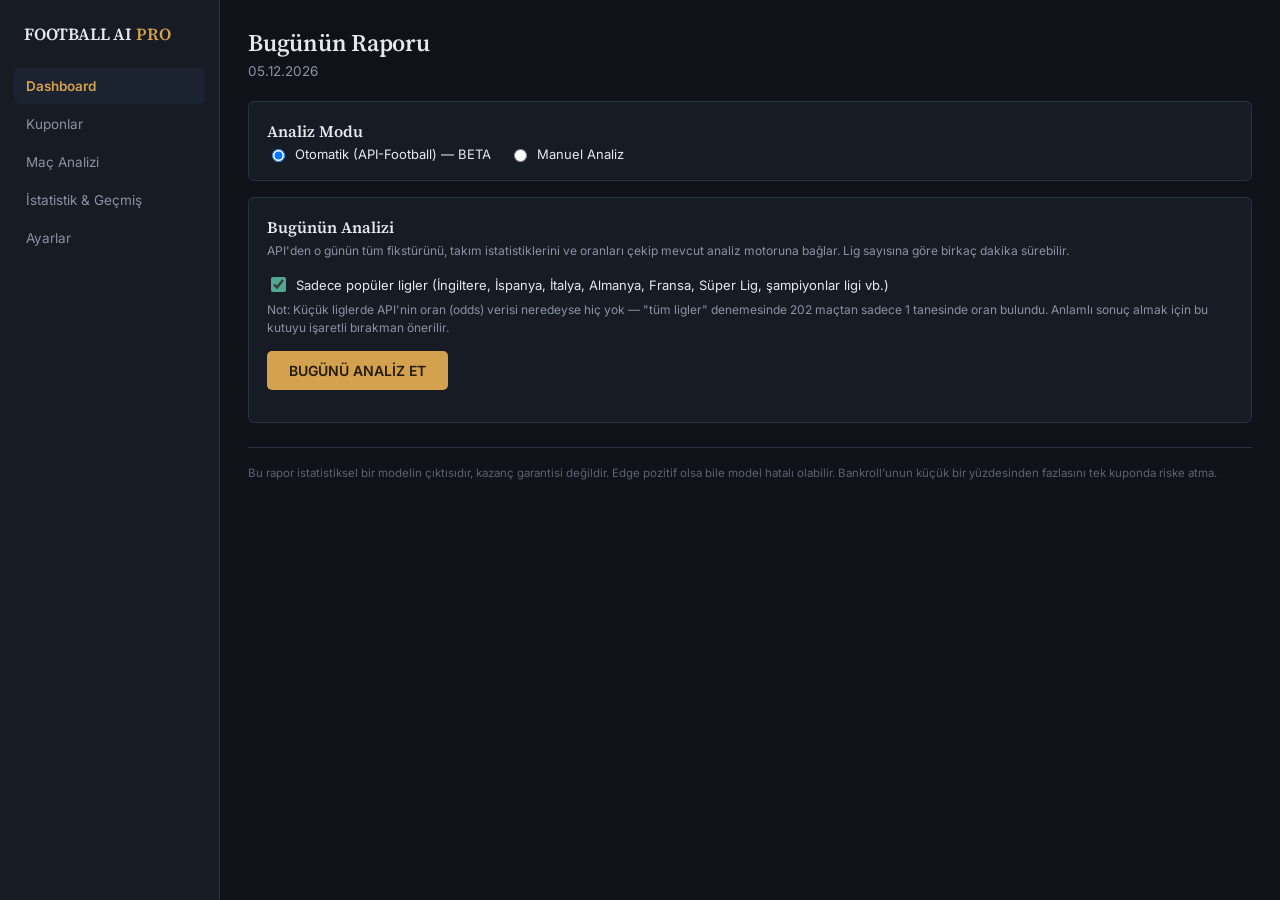
==== index.html @ a329db19 "edge filtresini kaldır lig filtresi ekle" ====
<!DOCTYPE html>
<html lang="tr">
<head>
<meta charset="UTF-8">
<meta name="viewport" content="width=device-width, initial-scale=1.0">
<title>Football AI Pro — Dashboard</title>
<link rel="preconnect" href="https://fonts.googleapis.com">
<link href="https://fonts.googleapis.com/css2?family=Source+Serif+4:opsz,wght@8..60,400;8..60,600;8..60,700&family=IBM+Plex+Mono:wght@400;500;600&family=Inter:wght@400;500;600&display=swap" rel="stylesheet">
<link rel="stylesheet" href="css/style.css">
<link rel="stylesheet" href="css/dashboard.css">
</head>
<body>
<div class="app-shell">
  <div id="sidebar-slot"></div>

  <div class="main">
    <div class="page-header">
      <h1>Bugünün Raporu</h1>
      <div class="sub" id="dateLabel"></div>
    </div>

    <div class="panel no-print">
      <h2>Analiz Modu</h2>
      <div class="checkbox-row">
        <label><input type="radio" name="mod" value="otomatik" checked onchange="switchMode('otomatik')"> Otomatik (API-Football) — BETA</label>
        <label><input type="radio" name="mod" value="manuel" onchange="switchMode('manuel')"> Manuel Analiz</label>
      </div>
    </div>

    <div id="otomatikPanel" class="panel">
      <h2>Bugünün Analizi</h2>
      <p class="hint">API'den o günün tüm fikstürünü, takım istatistiklerini ve oranları çekip mevcut analiz motoruna bağlar. Lig sayısına göre birkaç dakika sürebilir.</p>
      <div class="checkbox-row" style="margin-bottom:14px;">
        <label><input type="checkbox" id="onlyMajorLeagues" checked> Sadece popüler ligler (İngiltere, İspanya, İtalya, Almanya, Fransa, Süper Lig, şampiyonlar ligi vb.)</label>
      </div>
      <p class="hint" style="margin-top:-8px;">Not: Küçük liglerde API'nin oran (odds) verisi neredeyse hiç yok — "tüm ligler" denemesinde 202 maçtan sadece 1 tanesinde oran bulundu. Anlamlı sonuç almak için bu kutuyu işaretli bırakman önerilir.</p>
      <div class="btn-row">
        <button class="primary" id="autoAnalyzeBtn" onclick="runAutoAnalysis()">BUGÜNÜ ANALİZ ET</button>
        <span class="save-note" id="apiStatus"></span>
      </div>
      <div id="autoProgressZone" style="margin-top:14px;"></div>
      <div id="autoResultsZone"></div>
    </div>

    <div id="manuelPanel" style="display:none;">
    <div class="panel no-print">
      <h2>Veri Kaynağı</h2>
      <div class="checkbox-row">
        <label><input type="radio" name="kaynak" value="Nesine" checked> Nesine</label>
        <label><input type="radio" name="kaynak" value="Mackolik"> Mackolik</label>
        <label><input type="radio" name="kaynak" value="Manuel"> Manuel</label>
      </div>
    </div>

    <div class="panel no-print">
      <h2>Maç Verisi</h2>
      <p class="hint">Format: <code>Ev Takım - Deplasman Takım | 1.5U:1.35 KG:1.85</code> — her satıra bir maç. Ctrl+V ile yapıştır.</p>
      <textarea id="fixturesInput" placeholder="Galatasaray - Fenerbahce | 1.5U:1.35 KG:1.85
Besiktas - Trabzonspor | 1.5U:1.42 KG:1.90"></textarea>
    </div>

    <div class="panel no-print">
      <h2>Takım Geçmişi</h2>
      <p class="hint">Format: <code>Takım | Saha | Rakip | AttığıGol-YediğiGol | Tarih(opsiyonel)</code> — her satıra bir maç. Daha önce girdiğin veriler otomatik kaydedilir, sadece yeni maçları eklemen yeterli.</p>
      <textarea id="historyInput" placeholder="Galatasaray | Ev | Kasimpasa | 3-1 | 2026-08-10
Galatasaray | Deplasman | Alanyaspor | 2-0 | 2026-08-17"></textarea>
      <div class="btn-row" style="margin-top:10px;">
        <button class="ghost" onclick="loadSavedHistoryIntoBox()">Kayıtlı geçmişi kutuya yükle</button>
        <span class="save-note" id="historyCount"></span>
      </div>
    </div>

    <div class="btn-row no-print" style="margin:20px 0;">
      <button class="primary" id="analyzeBtn" onclick="startAnalysis()">Analiz Et</button>
    </div>

    <div id="progressZone"></div>
    <div id="resultsZone"></div>
    </div><!-- /manuelPanel -->

    <footer class="legal">Bu rapor istatistiksel bir modelin çıktısıdır, kazanç garantisi değildir. Edge pozitif olsa bile model hatalı olabilir. Bankroll'unun küçük bir yüzdesinden fazlasını tek kuponda riske atma.</footer>
  </div>
</div>

<script src="js/storage.js"></script>
<script src="js/poisson.js"></script>
<script src="js/edge.js"></script>
<script src="js/parser.js"></script>
<script src="js/coupons.js"></script>
<script src="js/statistics.js"></script>
<script src="js/apiAdapter.js"></script>
<script src="js/app.js"></script>
<script>
initShell('dashboard');
document.getElementById('dateLabel').textContent = todayKey();
updateHistoryCount();

function switchMode(mode){
  document.getElementById('otomatikPanel').style.display = mode==='otomatik' ? 'block' : 'none';
  document.getElementById('manuelPanel').style.display = mode==='manuel' ? 'block' : 'none';
}

function setProgressLine(text){
  document.getElementById('autoProgressZone').innerHTML = `
    <div class="progress-wrap">
      <div class="progress-label"><span>${text}</span></div>
      <div class="progress-bar"><div class="progress-fill" style="width:100%;"></div></div>
    </div>`;
}

async function runAutoAnalysis(){
  const btn = document.getElementById('autoAnalyzeBtn');
  const statusEl = document.getElementById('apiStatus');
  const resultEl = document.getElementById('autoResultsZone');
  btn.disabled = true;
  resultEl.innerHTML = '';
  statusEl.textContent = '';

  try{
    // 1) FIKSTUR
    setProgressLine('Fikstür alınıyor...');
    const fixRes = await fetch('/api/fixtures');
    const fixData = await fixRes.json();

    if(fixData.hata){
      renderApiError(fixData, resultEl);
      btn.disabled = false;
      document.getElementById('autoProgressZone').innerHTML = '';
      return;
    }
    const totalRequestBudget = parseInt(fixData.toplamIstekHakki)||null;
    let usedRequests = 1;

    const maclarHam = fixData.maclar || [];
    if(maclarHam.length===0){
      resultEl.innerHTML = `<p class="empty-note">${fixData.tarih} için maç bulunamadı.</p>`;
      btn.disabled = false;
      document.getElementById('autoProgressZone').innerHTML = '';
      return;
    }

    // Popüler lig filtresi (opsiyonel) - kucuk liglerde oran verisi neredeyse hic yok
    const MAJOR_LEAGUE_IDS = new Set([39,40,140,135,78,61,88,94,203,2,3,848,1]);
    // 39:Premier League 40:Championship 140:La Liga 135:Serie A 78:Bundesliga
    // 61:Ligue 1 88:Eredivisie 94:Primeira Liga 203:Süper Lig 2:UCL 3:UEL 848:Conference League 1:Dünya Kupası
    const onlyMajor = document.getElementById('onlyMajorLeagues').checked;
    const maclar = onlyMajor ? maclarHam.filter(m=>MAJOR_LEAGUE_IDS.has(m.league.id)) : maclarHam;

    if(maclar.length===0){
      resultEl.innerHTML = `<p class="empty-note">Seçili filtreyle (popüler ligler) bugün maç bulunamadı. Filtreyi kaldırıp tekrar dene.</p>`;
      btn.disabled = false;
      document.getElementById('autoProgressZone').innerHTML = '';
      return;
    }

    // 2) BENZERSIZ TAKIM+LIG+SEZON LISTESI
    setProgressLine(`${maclar.length} maç bulundu. Takım verileri hazırlanıyor...`);
    const teamKeySet = new Map(); // key -> {team, league, season}
    maclar.forEach(m=>{
      [
        {team:m.teams.home.id, league:m.league.id, season:m.league.season},
        {team:m.teams.away.id, league:m.league.id, season:m.league.season},
      ].forEach(t=>{
        const key = `${t.team}-${t.league}-${t.season}`;
        if(!teamKeySet.has(key)) teamKeySet.set(key, t);
      });
    });
    const uniqueTeams = Array.from(teamKeySet.entries());

    // 3) TAKIM ISTATISTIKLERI (cache + sinirli paralellik)
    const statsCache = new Map();
    await concurrencyMap(uniqueTeams, 8, async ([key, t])=>{
      const r = await fetch(`/api/team-stats?team=${t.team}&league=${t.league}&season=${t.season}`);
      const d = await r.json();
      usedRequests++;
      statsCache.set(key, (d && d.stats) ? extractTeamGoalProfile(d.stats) : null);
    }, (done,total)=>{
      setProgressLine(`Takım verileri hazırlanıyor... ${done}/${total}`);
    });

    // 4) ORANLAR (H2H su an icin atlanildi - Faz 3'te guven puanina eklenecek)
    setProgressLine(`Oranlar alınıyor...`);
    const oddsCache = new Map();
    await concurrencyMap(maclar, 8, async (m)=>{
      const r = await fetch(`/api/odds?fixture=${m.fixture.id}`);
      const d = await r.json();
      usedRequests++;
      oddsCache.set(m.fixture.id, (d && d.odds) ? extractMarketOdds(d.odds) : {oran15:null, oranKg:null});
    }, (done,total)=>{
      setProgressLine(`Oranlar alınıyor... ${done}/${total}`);
    });

    // 5) ANALIZ
    setProgressLine('Analiz ediliyor...');
    const projections = [];
    const legs = [];
    maclar.forEach(m=>{
      const homeKey = `${m.teams.home.id}-${m.league.id}-${m.league.season}`;
      const awayKey = `${m.teams.away.id}-${m.league.id}-${m.league.season}`;
      const hp = statsCache.get(homeKey);
      const ap = statsCache.get(awayKey);
      const proj = projectFixtureFromApiStats(m.teams.home.name, m.teams.away.name, hp, ap);
      proj.lig = `${m.league.name} (${m.league.country})`;
      proj.fixtureId = m.fixture.id;
      projections.push(proj);

      if(proj.noData) return; // veri yoksa bacak uretme

      const odds = oddsCache.get(m.fixture.id) || {oran15:null, oranKg:null};
      const mac = `${m.teams.home.name} - ${m.teams.away.name}`;
      if(odds.oran15!==null){
        legs.push(evaluateLeg(mac, '1.5 Üst', proj.pOver15, odds.oran15, proj));
      }
      if(odds.oranKg!==null){
        legs.push(evaluateLeg(mac, 'KG Var', proj.pBtts, odds.oranKg, proj));
      }
    });

    // 6) KUPON MOTORU
    setProgressLine('Kupon hazırlanıyor...');
    const settings = getSettings();
    const playable = legs.filter(l=> !l.noData && l.odds>=settings.minOdds && l.odds<=settings.maxOdds);
    const value = playable.filter(l=> l.edge >= settings.minEdge && l.guvenScore >= settings.minGuvenScore);
    const coupons = buildCoupons(legs, settings);
    const stats = {
      analyzed: maclar.length, playable: playable.length, value: value.length,
      notRecommended: maclar.length - playable.length,
      veriEksik: projections.filter(p=>p.noData).length,
      oranEksik: maclar.length - legs.length/2, // kabaca
    };

    document.getElementById('autoProgressZone').innerHTML = '';
    statusEl.textContent = totalRequestBudget ? `İstek kullanımı: ~${usedRequests} (günlük limit ${totalRequestBudget})` : '';

    const analysisRecord = { date: todayKey(), legs, coupons, stats, projections };
    saveLastAnalysis(analysisRecord);
    saveReport(todayKey(), analysisRecord);

    renderAutoResults(legs, coupons, stats, projections, resultEl);

  }catch(e){
    resultEl.innerHTML = `<div class="no-play-banner">Beklenmeyen hata</div><p class="empty-note">${e.message}</p>`;
  }
  document.getElementById('autoProgressZone').innerHTML = '';
  btn.disabled = false;
}

function renderApiError(data, el){
  const titles = {
    SUNUCU_AYARI_EKSIK: 'API_FOOTBALL_KEY ayarlanmamış',
    API_LIMIT_VEYA_HATA: 'API günlük kullanım limitine yaklaşıldı',
    BAGLANTI_HATASI: 'API verisine şu anda ulaşılamıyor',
  };
  el.innerHTML = `<div class="no-play-banner">${titles[data.hata]||'Hata'}</div><p class="empty-note">${data.mesaj}</p>`;
}

function renderAutoResults(legs, coupons, stats, projections, el){
  let html = '';
  html += `<div class="stat-row">
    <div class="stat"><div class="lbl">Toplam Maç</div><div class="num num-gold">${stats.analyzed}</div></div>
    <div class="stat"><div class="lbl">Analiz Edilebilen</div><div class="num num-growth">${stats.analyzed - stats.veriEksik}</div></div>
    <div class="stat"><div class="lbl">Verisi Eksik</div><div class="num num-risk">${stats.veriEksik}</div></div>
    <div class="stat"><div class="lbl">Kupon Sayısı</div><div class="num num-gold">${coupons.length}</div></div>
  </div>`;

  const spotlight = [...legs].filter(l=>!l.noData).sort((a,b)=>(b.stars-a.stars)||(b.edge-a.edge))[0];
  if(spotlight && spotlight.stars>=3){
    html += renderSpotlight(spotlight, projections);
  }

  const withOdds = [...legs].sort((a,b)=>b.edge-a.edge);
  html += `<div class="panel"><h2>En Güçlü ${Math.min(30,withOdds.length)} Bacak</h2>
    <p class="hint">Toplam ${legs.length} bacak hesaplandı, oran karşılaştırması yapılabilenler arasından en yüksek edge'e sahip ${Math.min(30,withOdds.length)} tanesi gösteriliyor. Tümünü Maç Analizi sayfasında görebilirsin.</p>
    <div class="table-scroll"><table>
    <thead><tr><th>Maç</th><th>Pazar</th><th>Model</th><th>Oran</th><th>Edge</th><th>Yıldız</th></tr></thead><tbody>`;
  withOdds.slice(0,30).forEach(l=>{
    html += `<tr><td>${l.mac}</td><td>${l.pazar}</td><td>${(l.modelProb*100).toFixed(1)}%</td><td>${l.odds}</td>
      <td class="${l.edge>=0?'edge-pos':'edge-neg'}">${(l.edge*100).toFixed(1)}%</td>
      <td class="stars">${starString(l.stars)}</td></tr>`;
  });
  html += `</tbody></table></div></div>`;

  html += `<div class="panel"><h2>Kupon Önerileri</h2>`;
  if(coupons.length===0){
    const oddsCoverage = legs.length;
    html += `<div class="no-play-banner" style="color:var(--gold);border-color:var(--gold);background:#241D14;">Bugün hedef oran aralığına (4.5–6.5) ulaşan bir kombinasyon kurulamadı</div>
      <p class="empty-note" style="margin-top:10px;">Bunun sebebi negatif edge DEĞİL — API'den oran verisi alınabilen bacak sayısı (${oddsCoverage}) yeterli çeşitlilikte kombinasyon kurmaya yetmedi. Aşağıdaki "En Güçlü Bacaklar" tablosunda tüm hesaplanan olasılıkları (edge negatif olsa bile) görebilir, kendi kuponunu kendin de kurabilirsin — karar sana ait.</p>`;
  } else {
    coupons.forEach((c,i)=>{
      html += `<div class="coupon-card"><div class="head">
        <h3>Kupon ${i+1} <span class="stars">${starString(c.stars)}</span></h3>
        <span class="tag">${c.risk} Risk</span></div>`;
      c.legs.forEach(l=> html += `<div class="leg-line">${l.mac} → <b>${l.pazar}</b> @ ${l.odds}</div>`);
      html += `<div class="meta-row">
        <span>Tahmini Başarı: ${(c.basariTahmini*100).toFixed(0)}%</span>
        <span>Toplam Oran: ${c.totalOdds}</span>
        <span>Ort. Edge: ${(c.avgEdge*100).toFixed(1)}%</span>
      </div></div>`;
    });
  }
  html += `</div>`;

  html += `<div class="panel"><h2>🧠 AI Bugünün Yorumu</h2><div class="ai-comment">
    ${generateDailyComment(legs, coupons, stats).map(p=>`<p>${p}</p>`).join('')}
  </div></div>`;

  html += `<div class="btn-row no-print" style="margin-top:18px;">
    <button class="ghost" onclick="location.href='analysis.html'">Tüm Maçları Gör</button>
    <button class="ghost" onclick="location.href='coupons.html'">Kuponları Gör</button>
  </div>`;

  el.innerHTML = html;
}

function updateHistoryCount(){
  const h = getTeamHistory();
  document.getElementById('historyCount').textContent = h.length>0 ? `Kayıtlı: ${h.length} maçlık geçmiş` : 'Henüz kayıtlı geçmiş yok';
}
function loadSavedHistoryIntoBox(){
  const h = getTeamHistory();
  const lines = h.map(r=> `${r.takim} | ${r.saha} | ${r.rakip} | ${r.attigi}-${r.yedigi}${r.tarih?(' | '+r.tarih):''}`);
  document.getElementById('historyInput').value = lines.join('\n');
}

let lastLegs = [], lastCoupons = [], lastStats = null;

function startAnalysis(){
  const btn = document.getElementById('analyzeBtn');
  btn.disabled = true;
  document.getElementById('resultsZone').innerHTML = '';
  const steps = ['Takımlar analiz ediliyor...', 'Poisson hesaplanıyor', 'Edge hesaplanıyor', 'Kupon hazırlanıyor...'];
  runProgressSequence(steps, document.getElementById('progressZone'), ()=>{
    document.getElementById('progressZone').innerHTML = '';
    btn.disabled = false;
    runAnalysis();
  });
}

function runAnalysis(){
  const fixturesText = document.getElementById('fixturesInput').value.trim();
  const historyText = document.getElementById('historyInput').value.trim();

  const { fixtures, errors: fixtureErrors } = parseFixturesText(fixturesText);
  const { history: newHistory, errors: historyErrors } = parseHistoryText(historyText);

  // yeni gecmis satirlarini kayitli gecmisle birlestir (ayni mac tekrar eklenmesin)
  const existing = getTeamHistory();
  const sig = r => `${r.takim}|${r.saha}|${r.rakip}|${r.attigi}-${r.yedigi}|${r.tarih}`;
  const existingSigs = new Set(existing.map(sig));
  newHistory.forEach(r=>{ if(!existingSigs.has(sig(r))) existing.push(r); });
  saveTeamHistory(existing);
  updateHistoryCount();

  if(fixtures.length===0){
    document.getElementById('resultsZone').innerHTML = `<div class="panel"><p class="empty-note">Maç verisi kutusuna en az bir maç girmeden analiz yapılamaz.</p>${renderParseErrors(fixtureErrors, historyErrors)}</div>`;
    return;
  }

  const baseline = computeLeagueBaseline(existing);
  const strengths = computeTeamStrengths(existing, baseline);
  const settings = getSettings();

  const legs = [];
  const projections = [];
  fixtures.forEach(f=>{
    const proj = projectFixture(f.ev, f.deplasman, strengths, baseline);
    projections.push(proj);
    const mac = `${f.ev} - ${f.deplasman}`;
    if(f.oran15!==''){
      legs.push(evaluateLeg(mac, '1.5 Üst', proj.pOver15, parseFloat(f.oran15), proj));
    }
    if(f.oranKg!==''){
      legs.push(evaluateLeg(mac, 'KG Var', proj.pBtts, parseFloat(f.oranKg), proj));
    }
  });

  const playable = legs.filter(l=> !l.noData && l.odds>=settings.minOdds && l.odds<=settings.maxOdds);
  const value = playable.filter(l=> l.edge >= settings.minEdge && l.guvenScore >= settings.minGuvenScore);
  const coupons = buildCoupons(legs, settings);

  const stats = { analyzed: legs.length, playable: playable.length, value: value.length, notRecommended: legs.length - playable.length };

  lastLegs = legs; lastCoupons = coupons; lastStats = stats;

  const analysisRecord = { date: todayKey(), legs, coupons, stats, projections };
  saveLastAnalysis(analysisRecord);
  saveReport(todayKey(), analysisRecord);

  renderResults(legs, coupons, stats, projections, fixtureErrors, historyErrors);
}

function renderParseErrors(fixtureErrors, historyErrors){
  const all = [...fixtureErrors.map(e=>({...e,kind:'Maç Verisi'})), ...historyErrors.map(e=>({...e,kind:'Takım Geçmişi'}))];
  if(all.length===0) return '';
  return `<div class="panel" style="border-color:var(--risk);">
    <h2 style="color:var(--risk);">Okunamayan Satırlar (${all.length})</h2>
    <p class="hint">Bu satırlar formata uymadığı için atlandı — düzeltip tekrar analiz edebilirsin.</p>
    <div class="table-scroll"><table><thead><tr><th>Kaynak</th><th>Satır</th><th>İçerik</th><th>Sorun</th></tr></thead><tbody>
    ${all.map(e=>`<tr><td>${e.kind}</td><td>${e.line}</td><td><code>${escapeHtml(e.text)}</code></td><td>${e.reason}</td></tr>`).join('')}
    </tbody></table></div></div>`;
}

function renderResults(legs, coupons, stats, projections, fixtureErrors, historyErrors){
  const el = document.getElementById('resultsZone');
  let html = '';

  html += `<div class="stat-row">
    <div class="stat"><div class="lbl">Piyasa</div><div class="num">Normal</div></div>
    <div class="stat"><div class="lbl">Analiz Edilen</div><div class="num num-gold">${stats.analyzed} Pazar</div></div>
    <div class="stat"><div class="lbl">Oynanabilir</div><div class="num num-growth">${stats.playable}</div></div>
    <div class="stat"><div class="lbl">Value (Pozitif Edge)</div><div class="num num-growth">${stats.value}</div></div>
  </div>`;

  // Spotlight: en yuksek yildizli pozitif-edge bacak
  const spotlight = [...legs].filter(l=>!l.noData).sort((a,b)=>(b.stars-a.stars)||(b.edge-a.edge))[0];
  if(spotlight && spotlight.stars>=3){
    html += renderSpotlight(spotlight, projections);
  }

  html += `<div class="panel"><h2>Maç Analizi</h2><div class="table-scroll"><table>
    <thead><tr><th>Maç</th><th>Form (Ev/Dep)</th><th>Poisson (λ)</th><th>Tahmini Skor</th><th>Güven</th></tr></thead><tbody>`;
  projections.forEach(p=>{
    html += `<tr>
      <td>${p.evTakim} - ${p.depTakim}</td>
      <td>${formStr(p.evForm)} / ${formStr(p.depForm)}</td>
      <td>${p.lambdaTotal}</td>
      <td>${p.tahminiSkor}</td>
      <td class="tag">${p.guven}</td>
    </tr>`;
  });
  html += `</tbody></table></div></div>`;

  html += `<div class="panel"><h2>Tüm Bacaklar</h2><div class="table-scroll"><table>
    <thead><tr><th>Maç</th><th>Pazar</th><th>Model</th><th>Oran</th><th>Edge</th><th>EV</th><th>Risk</th><th>Yıldız</th></tr></thead><tbody>`;
  [...legs].sort((a,b)=>b.edge-a.edge).forEach(l=>{
    html += `<tr>
      <td>${l.mac}</td><td>${l.pazar}</td><td>${(l.modelProb*100).toFixed(1)}%</td><td>${l.odds}</td>
      <td class="${l.edge>=0?'edge-pos':'edge-neg'}">${(l.edge*100).toFixed(1)}%</td>
      <td class="${l.ev>=0?'edge-pos':'edge-neg'}">${l.ev>=0?'+':''}${(l.ev*100).toFixed(1)}%</td>
      <td>${l.risk}</td><td class="stars">${starString(l.stars)}</td>
    </tr>`;
  });
  html += `</tbody></table></div></div>`;

  html += `<div class="panel"><h2>Kupon Önerileri</h2>`;
  if(coupons.length===0){
    html += `<div class="no-play-banner">BUGÜN OYNAMA</div>
      <p class="empty-note" style="margin-top:10px;">Bugün piyasada yeterli değer bulunamadı. Ayarlar sayfasındaki eşiklere (minimum edge/güven/oran aralığı) uyan bir kombinasyon yok — bu, sistemin çalışmadığı anlamına gelmez, tam tersine gereksiz risk almanı önlüyor.</p>`;
  } else {
    coupons.forEach((c,i)=>{
      html += `<div class="coupon-card"><div class="head">
        <h3>Kupon ${i+1} <span class="stars">${starString(c.stars)}</span></h3>
        <span class="tag">${c.risk} Risk</span>
      </div>`;
      c.legs.forEach(l=>{
        html += `<div class="leg-line">${l.mac} → <b>${l.pazar}</b> @ ${l.odds}</div>`;
      });
      html += `<div class="meta-row">
        <span>Tahmini Başarı: ${(c.basariTahmini*100).toFixed(0)}%</span>
        <span>Toplam Oran: ${c.totalOdds}</span>
        <span>Ort. Edge: ${(c.avgEdge*100).toFixed(1)}%</span>
      </div></div>`;
    });
  }
  html += `</div>`;

  html += `<div class="panel"><h2>🧠 AI Bugünün Yorumu</h2><div class="ai-comment">
    ${generateDailyComment(legs, coupons, stats).map(p=>`<p>${p}</p>`).join('')}
  </div></div>`;

  html += renderParseErrors(fixtureErrors, historyErrors);

  html += `<div class="btn-row no-print" style="margin-top:18px;">
    <button class="ghost" onclick="exportTxt()">TXT indir</button>
    <button class="ghost" onclick="printReport()">PDF oluştur (Yazdır)</button>
    <button class="ghost" onclick="exportWhatsApp()">WhatsApp'a gönder</button>
  </div>`;

  el.innerHTML = html;
}

function formStr(form){
  if(!form) return '<span style="color:var(--muted)">veri yok</span>';
  const colored = form.split('').map(c=>{
    const cls = c==='W'?'w':(c==='L'?'l':'d');
    return `<span class="${cls}">${c}</span>`;
  }).join('');
  return `<span class="form-string">${colored}</span>`;
}

function renderSpotlight(leg, projections){
  const proj = projections.find(p=>`${p.evTakim} - ${p.depTakim}`===leg.mac);
  const team = leg.pazar==='1.5 Üst' || leg.pazar==='KG Var' ? leg.mac.split(' - ')[0] : leg.mac;
  return `<div class="spotlight-card" style="margin-bottom:18px;">
    <div class="tag">★ En Güvenli Maç</div>
    <div class="team">${leg.mac}</div>
    <div class="stars">${starString(leg.stars)}</div>
    <div class="spotlight-grid">
      <div class="cell"><div class="k">Pazar</div><div class="v">${leg.pazar}</div></div>
      <div class="cell"><div class="k">Edge</div><div class="v edge-pos">+${(leg.edge*100).toFixed(0)}%</div></div>
      <div class="cell"><div class="k">Tahmini Olasılık</div><div class="v">${(leg.modelProb*100).toFixed(0)}%</div></div>
      <div class="cell"><div class="k">Güven</div><div class="v">${leg.guvenScore}</div></div>
      ${proj?`<div class="cell"><div class="k">İç Saha Gol Ort.</div><div class="v">${proj.evGolOrt!==null?proj.evGolOrt.toFixed(2):'—'}</div></div>
      <div class="cell"><div class="k">Deplasman Gol Ort.</div><div class="v">${proj.depGolOrt!==null?proj.depGolOrt.toFixed(2):'—'}</div></div>
      <div class="cell"><div class="k">Poisson (λ)</div><div class="v">${proj.lambdaTotal}</div></div>
      <div class="cell"><div class="k">Tahmini Skor</div><div class="v">${proj.tahminiSkor}</div></div>`:''}
    </div>
  </div>`;
}

function buildReportText(){
  const lines = [];
  lines.push(`FOOTBALL AI PRO — ${todayKey()}`);
  lines.push('='.repeat(40));
  lines.push(`Analiz edilen: ${lastStats.analyzed} pazar | Oynanabilir: ${lastStats.playable} | Value: ${lastStats.value}`);
  lines.push('');
  if(lastCoupons.length===0){
    lines.push('BUGÜN OYNAMA — yeterli değer bulunamadı.');
  } else {
    lastCoupons.forEach((c,i)=>{
      lines.push(`Kupon ${i+1} — ${starString(c.stars)} — Toplam Oran: ${c.totalOdds} — Risk: ${c.risk}`);
      c.legs.forEach(l=> lines.push(`  ${l.mac} -> ${l.pazar} @ ${l.odds} (edge +${(l.edge*100).toFixed(1)}%)`));
      lines.push('');
    });
  }
  lines.push('---');
  lines.push('Not: İstatistiksel model çıktısıdır, kazanç garantisi değildir.');
  return lines.join('\n');
}

function exportTxt(){
  downloadTextFile(`analiz_${todayKey().replace(/\./g,'_')}.txt`, buildReportText());
}
function exportWhatsApp(){
  sendToWhatsApp(buildReportText());
}
</script>
</body>
</html>
---- css/style.css ----
/* ============================================================
   FOOTBALL AI PRO — Ortak Tasarım Sistemi
   ============================================================ */
:root{
  --bg:#0F1218;
  --panel:#161B24;
  --panel-2:#1B2230;
  --line:#2A3140;
  --text:#E7E9EE;
  --muted:#8B92A1;
  --muted-2:#5C6270;
  --growth:#4FA88F;
  --risk:#C15B3D;
  --gold:#D4A24E;
  --blue:#5B8DEF;
  --radius:6px;
}
:root[data-theme="light"]{
  --bg:#F4F5F7;
  --panel:#FFFFFF;
  --panel-2:#F0F1F4;
  --line:#DEE1E8;
  --text:#1B2230;
  --muted:#666E7D;
  --muted-2:#8B92A1;
}
*{box-sizing:border-box;}
html,body{margin:0;padding:0;background:var(--bg);color:var(--text);
  font-family:'Inter',system-ui,-apple-system,sans-serif;}
a{color:inherit;}

.app-shell{display:grid;grid-template-columns:220px 1fr;min-height:100vh;}
@media (max-width:820px){.app-shell{grid-template-columns:1fr;}}

/* ---------- Sidebar ---------- */
.sidebar{background:var(--panel);border-right:1px solid var(--line);padding:22px 14px;position:sticky;top:0;height:100vh;}
@media (max-width:820px){.sidebar{position:relative;height:auto;border-right:none;border-bottom:1px solid var(--line);}}
.brand{font-family:'Source Serif 4',serif;font-weight:600;font-size:17px;padding:0 10px 22px;letter-spacing:-0.01em;}
.brand .dot{color:var(--gold);}
.nav-item{display:flex;align-items:center;gap:10px;padding:10px 12px;border-radius:5px;color:var(--muted);
  font-size:13.5px;text-decoration:none;margin-bottom:2px;}
.nav-item:hover{background:var(--panel-2);color:var(--text);}
.nav-item.active{background:var(--panel-2);color:var(--gold);font-weight:600;}
.nav-item svg{width:16px;height:16px;flex-shrink:0;}

/* ---------- Main content ---------- */
.main{padding:26px 28px 60px;max-width:1180px;}
@media (max-width:600px){.main{padding:18px 16px 50px;}}
.page-header{margin-bottom:22px;}
.page-header h1{font-family:'Source Serif 4',serif;font-weight:600;font-size:24px;margin:0 0 4px;letter-spacing:-0.01em;}
.page-header .sub{color:var(--muted);font-size:13.5px;}

/* ---------- Panels / cards ---------- */
.panel{background:var(--panel);border:1px solid var(--line);border-radius:var(--radius);padding:18px;margin-bottom:16px;}
.panel h2{font-family:'Source Serif 4',serif;font-weight:600;font-size:16px;margin:0 0 4px;}
.panel .hint{color:var(--muted);font-size:12px;margin:0 0 14px;line-height:1.5;}

.stat-row{display:grid;grid-template-columns:repeat(4,1fr);gap:12px;margin-bottom:18px;}
@media (max-width:760px){.stat-row{grid-template-columns:repeat(2,1fr);}}
.stat{background:var(--panel);border:1px solid var(--line);border-radius:var(--radius);padding:14px 16px;}
.stat .lbl{font-size:11px;color:var(--muted);margin-bottom:8px;line-height:1.4;}
.stat .num{font-family:'IBM Plex Mono',monospace;font-size:21px;font-weight:600;}
.num-gold{color:var(--gold);} .num-growth{color:var(--growth);} .num-risk{color:var(--risk);}

/* ---------- Forms ---------- */
textarea, input[type=text], input[type=number], select{
  width:100%;background:var(--panel-2);border:1px solid var(--line);color:var(--text);
  padding:10px 12px;border-radius:5px;font-family:'IBM Plex Mono',monospace;font-size:12.5px;
}
textarea{min-height:150px;resize:vertical;line-height:1.6;}
textarea:focus, input:focus, select:focus{outline:none;border-color:var(--growth);}
label{display:block;font-size:12px;color:var(--muted);margin-bottom:6px;}
.field{margin-bottom:16px;}

.checkbox-row{display:flex;gap:18px;flex-wrap:wrap;}
.checkbox-row label{display:flex;align-items:center;gap:7px;color:var(--text);font-size:13px;margin:0;}
.checkbox-row input[type=checkbox]{width:15px;height:15px;accent-color:var(--growth);}

button.primary{background:var(--gold);color:#241A08;border:none;padding:11px 22px;border-radius:5px;
  font-weight:600;font-size:14px;cursor:pointer;font-family:'Inter',sans-serif;}
button.primary:hover{filter:brightness(1.08);}
button.primary:disabled{opacity:0.5;cursor:not-allowed;}
button.ghost{background:var(--panel-2);border:1px solid var(--line);color:var(--text);padding:9px 15px;
  border-radius:5px;font-size:12.5px;cursor:pointer;font-family:'Inter',sans-serif;}
button.ghost:hover{border-color:var(--growth);}
.btn-row{display:flex;gap:10px;flex-wrap:wrap;align-items:center;}

/* ---------- Tables ---------- */
.table-scroll{overflow-x:auto;}
table{width:100%;border-collapse:collapse;font-size:12.5px;}
th{text-align:left;color:var(--muted);font-weight:500;font-size:11px;padding:0 8px 8px;border-bottom:1px solid var(--line);}
td{padding:8px 8px;border-bottom:1px solid var(--line);}
.edge-pos{color:var(--growth);font-family:'IBM Plex Mono',monospace;}
.edge-neg{color:var(--risk);font-family:'IBM Plex Mono',monospace;}
.tag{font-size:10.5px;color:var(--muted);padding:2px 7px;border:1px solid var(--line);border-radius:20px;display:inline-block;}

/* ---------- Progress ---------- */
.progress-wrap{margin:8px 0;}
.progress-label{font-size:12px;color:var(--muted);margin-bottom:5px;display:flex;justify-content:space-between;}
.progress-bar{height:6px;background:var(--panel-2);border-radius:4px;overflow:hidden;}
.progress-fill{height:100%;background:var(--growth);width:0%;transition:width 0.4s ease;}

/* ---------- Stars ---------- */
.stars{color:var(--gold);letter-spacing:1px;font-size:13px;}
.stars .off{color:var(--line);}

/* ---------- Coupon / match cards ---------- */
.coupon-card{border:1px solid var(--line);border-radius:var(--radius);padding:15px 17px;margin-bottom:12px;background:var(--panel-2);}
.coupon-card .head{display:flex;justify-content:space-between;align-items:baseline;margin-bottom:8px;flex-wrap:wrap;gap:6px;}
.coupon-card h3{font-family:'Source Serif 4',serif;font-size:14.5px;margin:0;font-weight:600;}
.coupon-card .leg-line{font-size:12.5px;padding:4px 0;border-bottom:1px dashed var(--line);}
.coupon-card .leg-line:last-of-type{border-bottom:none;}
.coupon-card .leg-line b{color:var(--gold);}
.coupon-card .meta-row{display:flex;gap:14px;margin-top:10px;font-size:11.5px;color:var(--muted);}

.spotlight-card{background:linear-gradient(180deg, var(--panel-2), var(--panel));border:1px solid var(--gold);border-radius:var(--radius);padding:18px;}
.spotlight-card .team{font-family:'Source Serif 4',serif;font-size:19px;font-weight:600;margin:6px 0;}
.spotlight-grid{display:grid;grid-template-columns:repeat(4,1fr);gap:10px;margin-top:12px;}
@media (max-width:700px){.spotlight-grid{grid-template-columns:repeat(2,1fr);}}
.spotlight-grid .cell{background:var(--panel);border:1px solid var(--line);border-radius:5px;padding:9px 11px;}
.spotlight-grid .cell .k{font-size:10.5px;color:var(--muted);margin-bottom:4px;}
.spotlight-grid .cell .v{font-family:'IBM Plex Mono',monospace;font-size:14px;font-weight:600;}

.empty-note{color:var(--muted);font-size:13px;line-height:1.7;padding:10px 0;}
.no-play-banner{background:#241416;border:1px solid #4A2A2E;color:var(--risk);padding:16px 18px;border-radius:var(--radius);
  font-weight:600;text-align:center;font-size:15px;}

.ai-comment{background:var(--panel-2);border-left:3px solid var(--gold);padding:14px 16px;border-radius:0 5px 5px 0;
  font-size:13px;line-height:1.7;}
.ai-comment p{margin:0 0 8px;}
.ai-comment p:last-child{margin-bottom:0;}

footer.legal{margin-top:24px;font-size:11.5px;color:var(--muted-2);line-height:1.6;border-top:1px solid var(--line);padding-top:16px;}

.save-note{font-size:11.5px;color:var(--muted);}
.form-string{font-family:'IBM Plex Mono',monospace;letter-spacing:2px;font-size:13px;}
.form-string .w{color:var(--growth);} .form-string .d{color:var(--gold);} .form-string .l{color:var(--risk);}
---- css/dashboard.css ----
/* Yazdır / PDF olarak kaydet modu icin */
@media print{
  .sidebar, .btn-row, .no-print{ display:none !important; }
  .app-shell{ display:block !important; }
  .main{ padding:0 !important; max-width:100% !important; }
  body{ background:#fff !important; color:#111 !important; }
  .panel, .coupon-card, .stat, .spotlight-card{
    background:#fff !important; border:1px solid #ccc !important; color:#111 !important;
    break-inside:avoid;
  }
  .num-gold, .edge-pos, .stars{ color:#111 !important; }
  .edge-neg{ color:#900 !important; }
  a[href]:after{ content:""; }
}
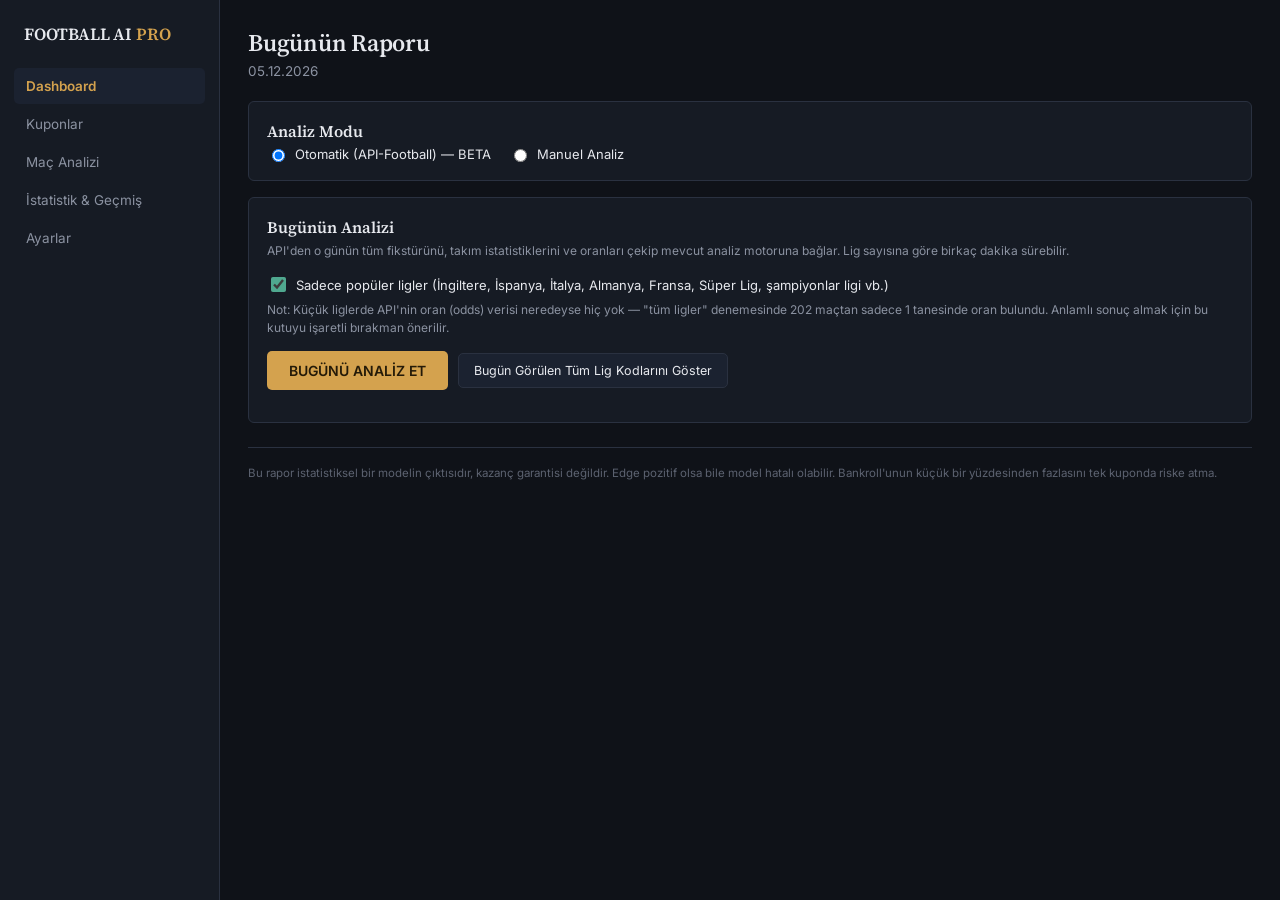
==== commit de8b0d9f: "Lig Listesi Genişletildi" ====
--- a/index.html
+++ b/index.html
@@ -36,8 +36,10 @@
       <p class="hint" style="margin-top:-8px;">Not: Küçük liglerde API'nin oran (odds) verisi neredeyse hiç yok — "tüm ligler" denemesinde 202 maçtan sadece 1 tanesinde oran bulundu. Anlamlı sonuç almak için bu kutuyu işaretli bırakman önerilir.</p>
       <div class="btn-row">
         <button class="primary" id="autoAnalyzeBtn" onclick="runAutoAnalysis()">BUGÜNÜ ANALİZ ET</button>
+        <button class="ghost" onclick="showLeagueCodes()">Bugün Görülen Tüm Lig Kodlarını Göster</button>
         <span class="save-note" id="apiStatus"></span>
       </div>
+      <div id="leagueCodesZone" style="margin-top:10px;"></div>
       <div id="autoProgressZone" style="margin-top:14px;"></div>
       <div id="autoResultsZone"></div>
     </div>
@@ -84,6 +86,7 @@
 
 <script src="js/storage.js"></script>
 <script src="js/poisson.js"></script>
+<script src="js/markets.js"></script>
 <script src="js/edge.js"></script>
 <script src="js/parser.js"></script>
 <script src="js/coupons.js"></script>
@@ -100,6 +103,19 @@
   document.getElementById('manuelPanel').style.display = mode==='manuel' ? 'block' : 'none';
 }
 
+function showLeagueCodes(){
+  const el = document.getElementById('leagueCodesZone');
+  if(!window.__tumLigKodlari || window.__tumLigKodlari.length===0){
+    el.innerHTML = `<p class="empty-note">Önce "BUGÜNÜ ANALİZ ET"e bir kez basmalısın, o zaman bugünün tüm lig kodlarını burada listeleyebilirim.</p>`;
+    return;
+  }
+  el.innerHTML = `<div class="panel"><h2>Bugün Görülen Tüm Ligler (${window.__tumLigKodlari.length})</h2>
+    <p class="hint">İstediğin bir lig eksikse, buradaki tam satırı kopyalayıp bana gönder — MAJOR_LEAGUE_IDS listesine doğru kodla eklerim.</p>
+    <div class="table-scroll" style="max-height:400px;overflow-y:auto;"><table><tbody>
+    ${window.__tumLigKodlari.map(l=>`<tr><td><code>${l}</code></td></tr>`).join('')}
+    </tbody></table></div></div>`;
+}
+
 function setProgressLine(text){
   document.getElementById('autoProgressZone').innerHTML = `
     <div class="progress-wrap">
@@ -140,11 +156,36 @@
     }
 
     // Popüler lig filtresi (opsiyonel) - kucuk liglerde oran verisi neredeyse hic yok
-    const MAJOR_LEAGUE_IDS = new Set([39,40,140,135,78,61,88,94,203,2,3,848,1]);
-    // 39:Premier League 40:Championship 140:La Liga 135:Serie A 78:Bundesliga
-    // 61:Ligue 1 88:Eredivisie 94:Primeira Liga 203:Süper Lig 2:UCL 3:UEL 848:Conference League 1:Dünya Kupası
+    // NOT: Bu ID'lerin bir kismi (ozellikle 2. ligler) API-Football'dan dogrulanmadi,
+    // ID yanlissa o lig sessizce listeden dusar (yanlis veri gostermez, sadece eksik kalir).
+    // "Görülen Tüm Ligler" tablosundan gercek ID'leri kontrol edip bize bildirebilirsin.
+    const MAJOR_LEAGUE_IDS = new Set([
+      39,40,41,42,   // Ingiltere: Premier League, Championship, League One, League Two
+      140,141,       // Ispanya: La Liga, La Liga 2
+      135,136,       // Italya: Serie A, Serie B
+      78,79,         // Almanya: Bundesliga, 2. Bundesliga
+      61,62,         // Fransa: Ligue 1, Ligue 2
+      88,            // Hollanda: Eredivisie
+      94,            // Portekiz: Primeira Liga
+      144,           // Belcika: Jupiler Pro League
+      179,           // Iskocya: Premiership
+      203,204,       // Turkiye: Super Lig, 1. Lig
+      71,            // Brezilya: Serie A
+      128,           // Arjantin: Liga Profesional
+      253,           // ABD: MLS
+      2,3,848,1,     // UEFA Sampiyonlar Ligi, Avrupa Ligi, Konferans Ligi, Dunya Kupasi
+    ]);
     const onlyMajor = document.getElementById('onlyMajorLeagues').checked;
     const maclar = onlyMajor ? maclarHam.filter(m=>MAJOR_LEAGUE_IDS.has(m.league.id)) : maclarHam;
+
+    // Teshis araci: bugun gelen TUM liglerin gercek {id, isim, ulke} listesi
+    const ligKoduHaritasi = new Map();
+    maclarHam.forEach(m=>{
+      if(!ligKoduHaritasi.has(m.league.id)){
+        ligKoduHaritasi.set(m.league.id, `${m.league.id} — ${m.league.name} (${m.league.country})`);
+      }
+    });
+    window.__tumLigKodlari = Array.from(ligKoduHaritasi.values()).sort();
 
     if(maclar.length===0){
       resultEl.innerHTML = `<p class="empty-note">Seçili filtreyle (popüler ligler) bugün maç bulunamadı. Filtreyi kaldırıp tekrar dene.</p>`;
@@ -178,22 +219,23 @@
       setProgressLine(`Takım verileri hazırlanıyor... ${done}/${total}`);
     });
 
-    // 4) ORANLAR (H2H su an icin atlanildi - Faz 3'te guven puanina eklenecek)
+    // 4) ORANLAR
     setProgressLine(`Oranlar alınıyor...`);
     const oddsCache = new Map();
     await concurrencyMap(maclar, 8, async (m)=>{
       const r = await fetch(`/api/odds?fixture=${m.fixture.id}`);
       const d = await r.json();
       usedRequests++;
-      oddsCache.set(m.fixture.id, (d && d.odds) ? extractMarketOdds(d.odds) : {oran15:null, oranKg:null});
+      oddsCache.set(m.fixture.id, (d && d.odds) ? extractAllMarketOdds(d.odds) : {});
     }, (done,total)=>{
       setProgressLine(`Oranlar alınıyor... ${done}/${total}`);
     });
 
-    // 5) ANALIZ
+    // 5) ANALIZ — artik TEK pazar degil, hesaplanabilen TUM Grup A pazarlari
     setProgressLine('Analiz ediliyor...');
     const projections = [];
     const legs = [];
+    let cokPazarliMacSayisi = 0;
     maclar.forEach(m=>{
       const homeKey = `${m.teams.home.id}-${m.league.id}-${m.league.season}`;
       const awayKey = `${m.teams.away.id}-${m.league.id}-${m.league.season}`;
@@ -204,16 +246,27 @@
       proj.fixtureId = m.fixture.id;
       projections.push(proj);
 
-      if(proj.noData) return; // veri yoksa bacak uretme
-
-      const odds = oddsCache.get(m.fixture.id) || {oran15:null, oranKg:null};
+      if(proj.noData) return; // veri yoksa hicbir pazar hesaplanamaz
+
+      const allMarkets = computeAllMarkets(proj.lambdaHome, proj.lambdaAway);
+      const oddsForMatch = oddsCache.get(m.fixture.id) || {};
       const mac = `${m.teams.home.name} - ${m.teams.away.name}`;
-      if(odds.oran15!==null){
-        legs.push(evaluateLeg(mac, '1.5 Üst', proj.pOver15, odds.oran15, proj));
-      }
-      if(odds.oranKg!==null){
-        legs.push(evaluateLeg(mac, 'KG Var', proj.pBtts, odds.oranKg, proj));
-      }
+
+      let macBacakSayisi = 0;
+      Object.keys(allMarkets).forEach(key=>{
+        const odds = oddsForMatch[key];
+        if(odds===undefined) return; // bu pazarin oran verisi yok - uydurma yok, atla
+        const market = allMarkets[key];
+        legs.push(evaluateLeg(mac, market.label, market.prob, odds, proj));
+        macBacakSayisi++;
+      });
+      if(macBacakSayisi>0) cokPazarliMacSayisi++;
+
+      // Model-only "en guclu senaryo" bilgisi (oran olsun olmasin gosterilir)
+      const anaPazarlar = ['MS1','MSX','MS2','OU_1.5_OVER','OU_2.5_OVER','KGVAR'];
+      let topKey=null, topProb=-1;
+      anaPazarlar.forEach(k=>{ if(allMarkets[k] && allMarkets[k].prob>topProb){ topProb=allMarkets[k].prob; topKey=k; } });
+      proj.enGucluSenaryo = topKey ? `${allMarkets[topKey].label} (%${(topProb*100).toFixed(0)})` : '—';
     });
 
     // 6) KUPON MOTORU
@@ -226,7 +279,8 @@
       analyzed: maclar.length, playable: playable.length, value: value.length,
       notRecommended: maclar.length - playable.length,
       veriEksik: projections.filter(p=>p.noData).length,
-      oranEksik: maclar.length - legs.length/2, // kabaca
+      oranBulunanMacSayisi: cokPazarliMacSayisi,
+      toplamBacak: legs.length,
     };
 
     document.getElementById('autoProgressZone').innerHTML = '';
@@ -258,14 +312,25 @@
   let html = '';
   html += `<div class="stat-row">
     <div class="stat"><div class="lbl">Toplam Maç</div><div class="num num-gold">${stats.analyzed}</div></div>
-    <div class="stat"><div class="lbl">Analiz Edilebilen</div><div class="num num-growth">${stats.analyzed - stats.veriEksik}</div></div>
-    <div class="stat"><div class="lbl">Verisi Eksik</div><div class="num num-risk">${stats.veriEksik}</div></div>
+    <div class="stat"><div class="lbl">Oranlı Pazar Bulunan Maç</div><div class="num num-growth">${stats.oranBulunanMacSayisi}</div></div>
+    <div class="stat"><div class="lbl">Toplam Hesaplanan Bacak</div><div class="num num-gold">${stats.toplamBacak}</div></div>
     <div class="stat"><div class="lbl">Kupon Sayısı</div><div class="num num-gold">${coupons.length}</div></div>
   </div>`;
 
   const spotlight = [...legs].filter(l=>!l.noData).sort((a,b)=>(b.stars-a.stars)||(b.edge-a.edge))[0];
   if(spotlight && spotlight.stars>=3){
     html += renderSpotlight(spotlight, projections);
+  }
+
+  const macOzet = projections.filter(p=>!p.noData).sort((a,b)=>b.guvenScore-a.guvenScore).slice(0,20);
+  if(macOzet.length>0){
+    html += `<div class="panel"><h2>Maç Bazlı En Güçlü Senaryo</h2>
+      <p class="hint">Her maç için, hesaplanan ana pazarlar arasından modelin en olası gördüğü senaryo (oran verisi olsun olmasın, bilgi amaçlı).</p>
+      <div class="table-scroll"><table><thead><tr><th>Lig</th><th>Maç</th><th>En Güçlü Senaryo</th><th>Güven</th></tr></thead><tbody>`;
+    macOzet.forEach(p=>{
+      html += `<tr><td>${p.lig}</td><td>${p.evTakim} - ${p.depTakim}</td><td>${p.enGucluSenaryo}</td><td class="tag">${p.guven}</td></tr>`;
+    });
+    html += `</tbody></table></div></div>`;
   }
 
   const withOdds = [...legs].sort((a,b)=>b.edge-a.edge);
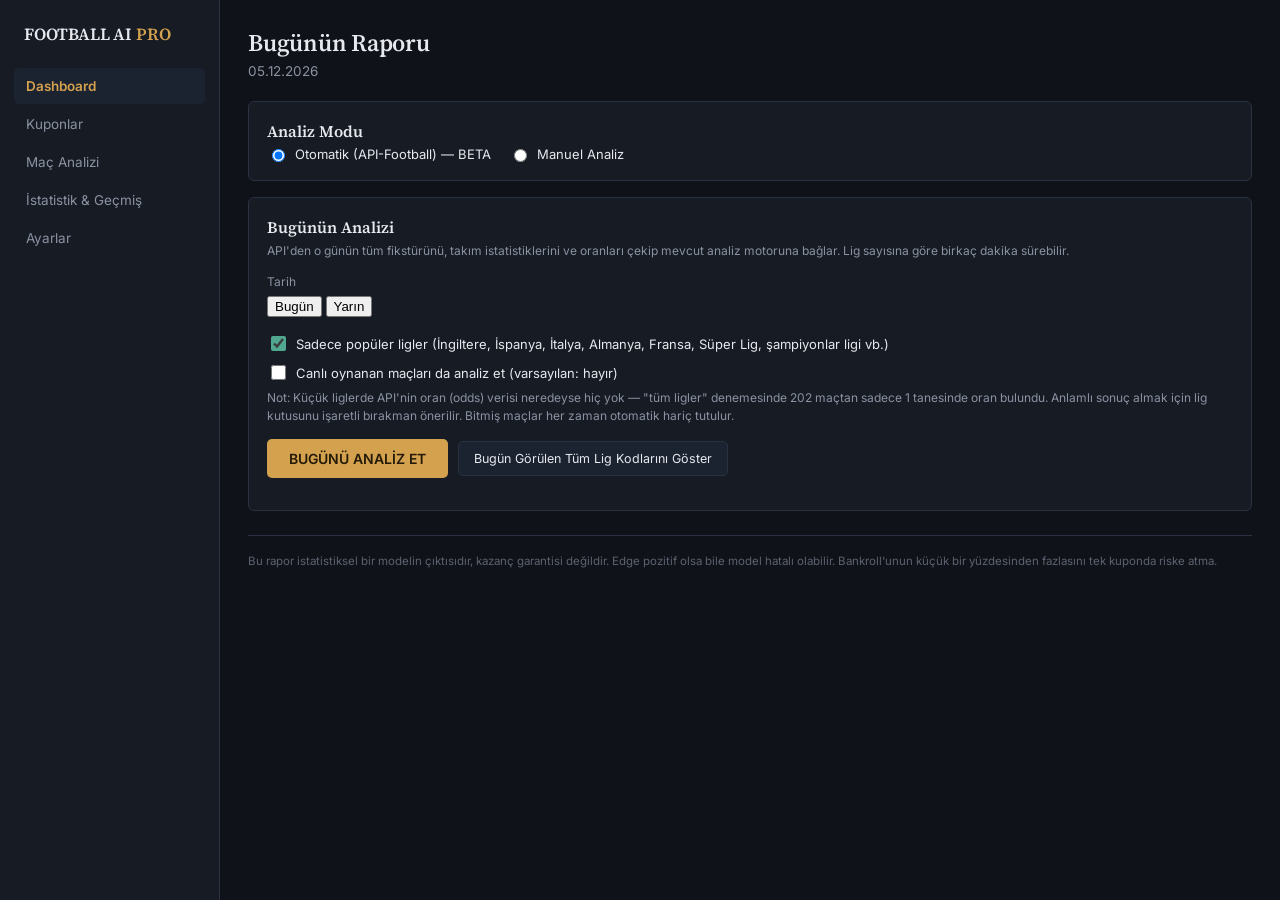
==== commit 5b2a416a: "filtreleme paneli + tum ozellikler tamamlandi" ====
--- a/index.html
+++ b/index.html
@@ -30,10 +30,20 @@
     <div id="otomatikPanel" class="panel">
       <h2>Bugünün Analizi</h2>
       <p class="hint">API'den o günün tüm fikstürünü, takım istatistiklerini ve oranları çekip mevcut analiz motoruna bağlar. Lig sayısına göre birkaç dakika sürebilir.</p>
+      <div class="field">
+        <label>Tarih</label>
+        <div class="segmented" style="max-width:260px;" id="tarihSeg">
+          <button data-v="0" class="active">Bugün</button>
+          <button data-v="1">Yarın</button>
+        </div>
+      </div>
+      <div class="checkbox-row" style="margin-bottom:8px;">
+        <label><input type="checkbox" id="onlyMajorLeagues" checked> Sadece popüler ligler (İngiltere, İspanya, İtalya, Almanya, Fransa, Süper Lig, şampiyonlar ligi vb.)</label>
+      </div>
       <div class="checkbox-row" style="margin-bottom:14px;">
-        <label><input type="checkbox" id="onlyMajorLeagues" checked> Sadece popüler ligler (İngiltere, İspanya, İtalya, Almanya, Fransa, Süper Lig, şampiyonlar ligi vb.)</label>
-      </div>
-      <p class="hint" style="margin-top:-8px;">Not: Küçük liglerde API'nin oran (odds) verisi neredeyse hiç yok — "tüm ligler" denemesinde 202 maçtan sadece 1 tanesinde oran bulundu. Anlamlı sonuç almak için bu kutuyu işaretli bırakman önerilir.</p>
+        <label><input type="checkbox" id="includeLive"> Canlı oynanan maçları da analiz et (varsayılan: hayır)</label>
+      </div>
+      <p class="hint" style="margin-top:-8px;">Not: Küçük liglerde API'nin oran (odds) verisi neredeyse hiç yok — "tüm ligler" denemesinde 202 maçtan sadece 1 tanesinde oran bulundu. Anlamlı sonuç almak için lig kutusunu işaretli bırakman önerilir. Bitmiş maçlar her zaman otomatik hariç tutulur.</p>
       <div class="btn-row">
         <button class="primary" id="autoAnalyzeBtn" onclick="runAutoAnalysis()">BUGÜNÜ ANALİZ ET</button>
         <button class="ghost" onclick="showLeagueCodes()">Bugün Görülen Tüm Lig Kodlarını Göster</button>
@@ -87,7 +97,9 @@
 <script src="js/storage.js"></script>
 <script src="js/poisson.js"></script>
 <script src="js/markets.js"></script>
+<script src="js/scoring.js"></script>
 <script src="js/edge.js"></script>
+<script src="js/insights.js"></script>
 <script src="js/parser.js"></script>
 <script src="js/coupons.js"></script>
 <script src="js/statistics.js"></script>
@@ -98,6 +110,30 @@
 document.getElementById('dateLabel').textContent = todayKey();
 updateHistoryCount();
 
+let selectedDateOffset = 0;
+document.querySelectorAll('#tarihSeg button').forEach(btn=>{
+  btn.addEventListener('click', ()=>{
+    document.querySelectorAll('#tarihSeg button').forEach(b=>b.classList.remove('active'));
+    btn.classList.add('active');
+    selectedDateOffset = parseInt(btn.dataset.v);
+  });
+});
+
+function istanbulDateString(offsetDays=0){
+  const now = new Date();
+  const fmt = new Intl.DateTimeFormat('en-CA', {timeZone:'Europe/Istanbul', year:'numeric',month:'2-digit',day:'2-digit'});
+  const parts = fmt.formatToParts(now);
+  const y = parseInt(parts.find(p=>p.type==='year').value);
+  const m = parseInt(parts.find(p=>p.type==='month').value);
+  const d = parseInt(parts.find(p=>p.type==='day').value);
+  const dateObj = new Date(Date.UTC(y, m-1, d));
+  dateObj.setUTCDate(dateObj.getUTCDate()+offsetDays);
+  return dateObj.toISOString().slice(0,10);
+}
+
+const FINISHED_STATUSES = new Set(['FT','AET','PEN','WO','AWD','PST','CANC','ABD']);
+const LIVE_STATUSES = new Set(['1H','HT','2H','ET','BT','P','SUSP','INT','LIVE']);
+
 function switchMode(mode){
   document.getElementById('otomatikPanel').style.display = mode==='otomatik' ? 'block' : 'none';
   document.getElementById('manuelPanel').style.display = mode==='manuel' ? 'block' : 'none';
@@ -135,7 +171,8 @@
   try{
     // 1) FIKSTUR
     setProgressLine('Fikstür alınıyor...');
-    const fixRes = await fetch('/api/fixtures');
+    const secilenTarih = istanbulDateString(selectedDateOffset);
+    const fixRes = await fetch(`/api/fixtures?date=${secilenTarih}`);
     const fixData = await fixRes.json();
 
     if(fixData.hata){
@@ -176,7 +213,17 @@
       2,3,848,1,     // UEFA Sampiyonlar Ligi, Avrupa Ligi, Konferans Ligi, Dunya Kupasi
     ]);
     const onlyMajor = document.getElementById('onlyMajorLeagues').checked;
-    const maclar = onlyMajor ? maclarHam.filter(m=>MAJOR_LEAGUE_IDS.has(m.league.id)) : maclarHam;
+    const includeLive = document.getElementById('includeLive').checked;
+    let maclar = onlyMajor ? maclarHam.filter(m=>MAJOR_LEAGUE_IDS.has(m.league.id)) : maclarHam;
+
+    const oncekiSayi = maclar.length;
+    maclar = maclar.filter(m=>{
+      const st = m.fixture.status.short;
+      if(FINISHED_STATUSES.has(st)) return false;
+      if(LIVE_STATUSES.has(st) && !includeLive) return false;
+      return true;
+    });
+    const bitenElenenSayi = oncekiSayi - maclar.length;
 
     // Teshis araci: bugun gelen TUM liglerin gercek {id, isim, ulke} listesi
     const ligKoduHaritasi = new Map();
@@ -249,6 +296,8 @@
       if(proj.noData) return; // veri yoksa hicbir pazar hesaplanamaz
 
       const allMarkets = computeAllMarkets(proj.lambdaHome, proj.lambdaAway);
+      proj.markets = allMarkets;
+      proj.yorum = generateMatchComment(proj, allMarkets);
       const oddsForMatch = oddsCache.get(m.fixture.id) || {};
       const mac = `${m.teams.home.name} - ${m.teams.away.name}`;
 
@@ -257,16 +306,18 @@
         const odds = oddsForMatch[key];
         if(odds===undefined) return; // bu pazarin oran verisi yok - uydurma yok, atla
         const market = allMarkets[key];
-        legs.push(evaluateLeg(mac, market.label, market.prob, odds, proj));
+        const leg = evaluateLeg(mac, market.label, market.prob, odds, proj);
+        leg.marketKey = key;
+        leg.fixtureId = m.fixture.id;
+        leg.lig = proj.lig;
+        legs.push(leg);
         macBacakSayisi++;
       });
       if(macBacakSayisi>0) cokPazarliMacSayisi++;
 
       // Model-only "en guclu senaryo" bilgisi (oran olsun olmasin gosterilir)
-      const anaPazarlar = ['MS1','MSX','MS2','OU_1.5_OVER','OU_2.5_OVER','KGVAR'];
-      let topKey=null, topProb=-1;
-      anaPazarlar.forEach(k=>{ if(allMarkets[k] && allMarkets[k].prob>topProb){ topProb=allMarkets[k].prob; topKey=k; } });
-      proj.enGucluSenaryo = topKey ? `${allMarkets[topKey].label} (%${(topProb*100).toFixed(0)})` : '—';
+      const topPick = pickTopMarkets(allMarkets, 1)[0];
+      proj.enGucluSenaryo = topPick ? `${topPick[1].label} (%${(topPick[1].prob*100).toFixed(0)})` : '—';
     });
 
     // 6) KUPON MOTORU
@@ -274,13 +325,16 @@
     const settings = getSettings();
     const playable = legs.filter(l=> !l.noData && l.odds>=settings.minOdds && l.odds<=settings.maxOdds);
     const value = playable.filter(l=> l.edge >= settings.minEdge && l.guvenScore >= settings.minGuvenScore);
-    const coupons = buildCoupons(legs, settings);
+    const kuponSonuclari = buildFourCoupons(legs, settings);
+    const KUPON_SIRASI = ['guvenli','dengeli','yuksekOran','surpriz'];
+    const coupons = KUPON_SIRASI.map(k=>kuponSonuclari[k]).filter(Boolean);
     const stats = {
       analyzed: maclar.length, playable: playable.length, value: value.length,
       notRecommended: maclar.length - playable.length,
       veriEksik: projections.filter(p=>p.noData).length,
       oranBulunanMacSayisi: cokPazarliMacSayisi,
       toplamBacak: legs.length,
+      bitenElenenSayi: bitenElenenSayi,
     };
 
     document.getElementById('autoProgressZone').innerHTML = '';
@@ -297,6 +351,11 @@
   }
   document.getElementById('autoProgressZone').innerHTML = '';
   btn.disabled = false;
+}
+
+function toggleMacDetay(i){
+  const row = document.getElementById(`macDetay_${i}`);
+  row.style.display = row.style.display==='none' ? 'table-row' : 'none';
 }
 
 function renderApiError(data, el){
@@ -315,7 +374,8 @@
     <div class="stat"><div class="lbl">Oranlı Pazar Bulunan Maç</div><div class="num num-growth">${stats.oranBulunanMacSayisi}</div></div>
     <div class="stat"><div class="lbl">Toplam Hesaplanan Bacak</div><div class="num num-gold">${stats.toplamBacak}</div></div>
     <div class="stat"><div class="lbl">Kupon Sayısı</div><div class="num num-gold">${coupons.length}</div></div>
-  </div>`;
+  </div>
+  ${stats.bitenElenenSayi>0 ? `<p class="hint" style="margin-top:-10px;margin-bottom:14px;">${stats.bitenElenenSayi} maç bitmiş/hariç tutulan durumda olduğu için analiz dışı bırakıldı.</p>` : ''}`;
 
   const spotlight = [...legs].filter(l=>!l.noData).sort((a,b)=>(b.stars-a.stars)||(b.edge-a.edge))[0];
   if(spotlight && spotlight.stars>=3){
@@ -325,10 +385,17 @@
   const macOzet = projections.filter(p=>!p.noData).sort((a,b)=>b.guvenScore-a.guvenScore).slice(0,20);
   if(macOzet.length>0){
     html += `<div class="panel"><h2>Maç Bazlı En Güçlü Senaryo</h2>
-      <p class="hint">Her maç için, hesaplanan ana pazarlar arasından modelin en olası gördüğü senaryo (oran verisi olsun olmasın, bilgi amaçlı).</p>
-      <div class="table-scroll"><table><thead><tr><th>Lig</th><th>Maç</th><th>En Güçlü Senaryo</th><th>Güven</th></tr></thead><tbody>`;
-    macOzet.forEach(p=>{
-      html += `<tr><td>${p.lig}</td><td>${p.evTakim} - ${p.depTakim}</td><td>${p.enGucluSenaryo}</td><td class="tag">${p.guven}</td></tr>`;
+      <p class="hint">Her maç için, hesaplanan ana pazarlar arasından modelin en olası gördüğü senaryo. "Detay" ile AI yorumunu ve en güçlü 3 pazarın gerekçesini görebilirsin.</p>
+      <div class="table-scroll"><table><thead><tr><th>Lig</th><th>Maç</th><th>En Güçlü Senaryo</th><th>Güven</th><th></th></tr></thead><tbody>`;
+    macOzet.forEach((p,i)=>{
+      html += `<tr><td>${p.lig}</td><td>${p.evTakim} - ${p.depTakim}</td><td>${p.enGucluSenaryo}</td><td class="tag">${p.guven}</td>
+        <td><button class="ghost" style="padding:4px 10px;font-size:11px;" onclick="toggleMacDetay(${i})">Detay</button></td></tr>
+        <tr id="macDetay_${i}" style="display:none;"><td colspan="5">
+          <div class="ai-comment" style="margin:6px 0 10px;">${p.yorum}</div>
+          <div style="font-size:12px;color:var(--muted);">
+            ${pickTopMarketsNoConflict(p.markets, 3).map(([k,mk])=>`<div style="margin-bottom:4px;"><b style="color:var(--text)">${mk.label}</b> (%${(mk.prob*100).toFixed(0)}) — bu pazar modelin bu maç için değerlendirdiği en güçlü seçeneklerden biri.</div>`).join('')}
+          </div>
+        </td></tr>`;
     });
     html += `</tbody></table></div></div>`;
   }
@@ -345,21 +412,26 @@
   });
   html += `</tbody></table></div></div>`;
 
-  html += `<div class="panel"><h2>Kupon Önerileri</h2>`;
+  html += `<div class="panel"><h2>Kupon Önerileri</h2>
+    <p class="hint">4 farklı stratejiyle oluşturulan kuponlar: Güvenli (yüksek olasılık), Dengeli (orta risk/oran), Yüksek Oran (daha fazla bacak, daha yüksek oran), Sürpriz (modelin en yüksek fark gördüğü seçimler).</p>`;
   if(coupons.length===0){
     const oddsCoverage = legs.length;
-    html += `<div class="no-play-banner" style="color:var(--gold);border-color:var(--gold);background:#241D14;">Bugün hedef oran aralığına (4.5–6.5) ulaşan bir kombinasyon kurulamadı</div>
-      <p class="empty-note" style="margin-top:10px;">Bunun sebebi negatif edge DEĞİL — API'den oran verisi alınabilen bacak sayısı (${oddsCoverage}) yeterli çeşitlilikte kombinasyon kurmaya yetmedi. Aşağıdaki "En Güçlü Bacaklar" tablosunda tüm hesaplanan olasılıkları (edge negatif olsa bile) görebilir, kendi kuponunu kendin de kurabilirsin — karar sana ait.</p>`;
+    html += `<div class="no-play-banner" style="color:var(--gold);border-color:var(--gold);background:#241D14;">Bugün hiçbir strateji için yeterli kombinasyon kurulamadı</div>
+      <p class="empty-note" style="margin-top:10px;">API'den oran verisi alınabilen bacak sayısı (${oddsCoverage}) yeterli çeşitlilikte kombinasyon kurmaya yetmedi. Aşağıdaki "En Güçlü Bacaklar" tablosunda tüm hesaplanan olasılıkları görebilirsin.</p>`;
   } else {
     coupons.forEach((c,i)=>{
       html += `<div class="coupon-card"><div class="head">
-        <h3>Kupon ${i+1} <span class="stars">${starString(c.stars)}</span></h3>
+        <h3>${c.tip} Kupon <span class="stars">${starString(c.stars)}</span></h3>
         <span class="tag">${c.risk} Risk</span></div>`;
       c.legs.forEach(l=> html += `<div class="leg-line">${l.mac} → <b>${l.pazar}</b> @ ${l.odds}</div>`);
       html += `<div class="meta-row">
         <span>Tahmini Başarı: ${(c.basariTahmini*100).toFixed(0)}%</span>
         <span>Toplam Oran: ${c.totalOdds}</span>
         <span>Ort. Edge: ${(c.avgEdge*100).toFixed(1)}%</span>
+      </div>
+      ${c.not ? `<p style="font-size:11.5px;color:var(--gold);margin-top:8px;">⚠ ${c.not}</p>` : ''}
+      <div style="margin-top:10px;padding-top:10px;border-top:1px dashed var(--line);font-size:12px;color:var(--muted);">
+        <b style="color:var(--text);">Neden bu kupon?</b> ${generateCouponExplanation(c, c.tip||'Dengeli')}
       </div></div>`;
     });
   }
@@ -441,7 +513,8 @@
 
   const playable = legs.filter(l=> !l.noData && l.odds>=settings.minOdds && l.odds<=settings.maxOdds);
   const value = playable.filter(l=> l.edge >= settings.minEdge && l.guvenScore >= settings.minGuvenScore);
-  const coupons = buildCoupons(legs, settings);
+  const kuponSonuclari = buildFourCoupons(legs, settings);
+  const coupons = ['guvenli','dengeli','yuksekOran','surpriz'].map(k=>kuponSonuclari[k]).filter(Boolean);
 
   const stats = { analyzed: legs.length, playable: playable.length, value: value.length, notRecommended: legs.length - playable.length };
 
@@ -514,7 +587,7 @@
   } else {
     coupons.forEach((c,i)=>{
       html += `<div class="coupon-card"><div class="head">
-        <h3>Kupon ${i+1} <span class="stars">${starString(c.stars)}</span></h3>
+        <h3>${c.tip} Kupon <span class="stars">${starString(c.stars)}</span></h3>
         <span class="tag">${c.risk} Risk</span>
       </div>`;
       c.legs.forEach(l=>{
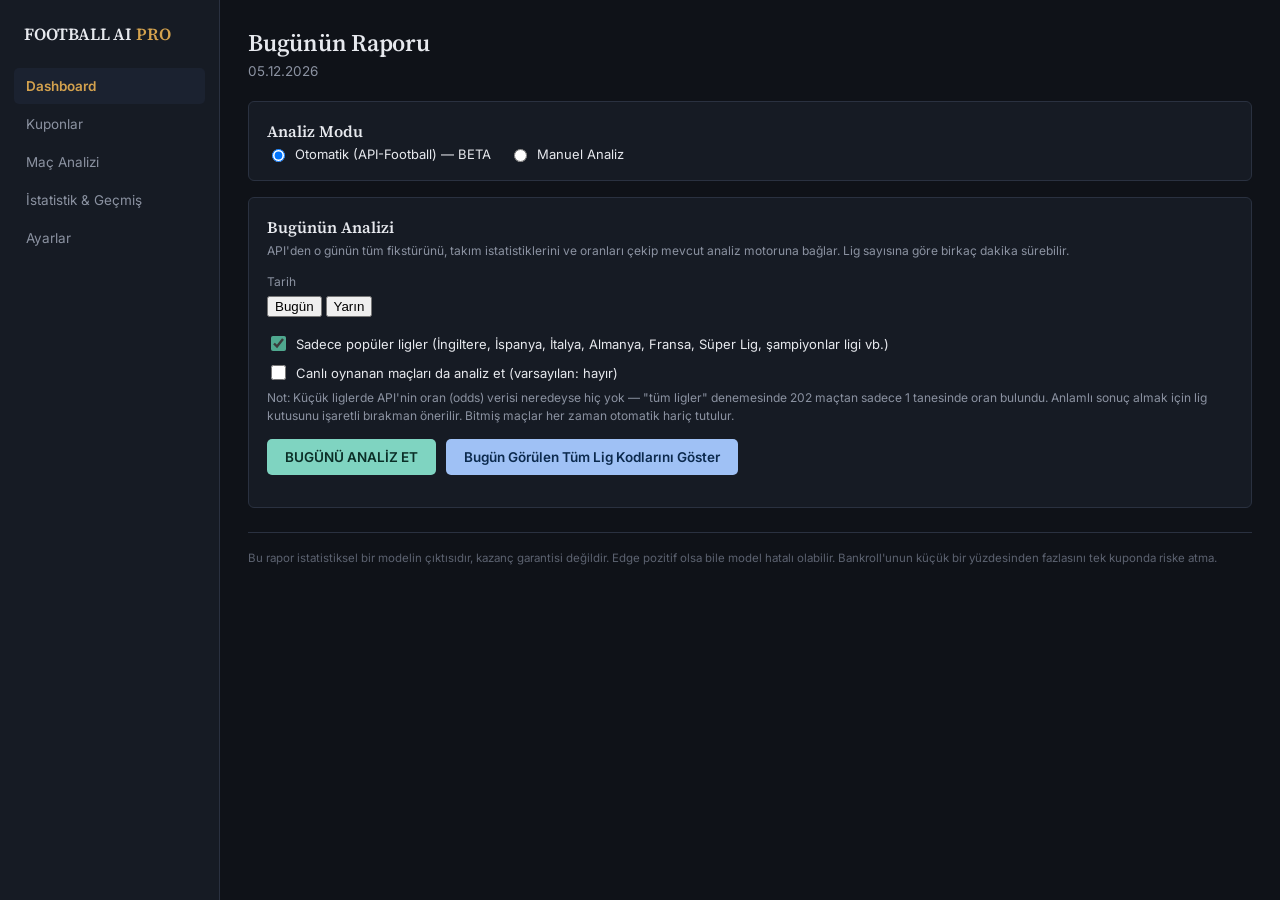
==== commit da156c47: "Tema ve analiz düzeltmeleri" ====
--- a/index.html
+++ b/index.html
@@ -45,8 +45,8 @@
       </div>
       <p class="hint" style="margin-top:-8px;">Not: Küçük liglerde API'nin oran (odds) verisi neredeyse hiç yok — "tüm ligler" denemesinde 202 maçtan sadece 1 tanesinde oran bulundu. Anlamlı sonuç almak için lig kutusunu işaretli bırakman önerilir. Bitmiş maçlar her zaman otomatik hariç tutulur.</p>
       <div class="btn-row">
-        <button class="primary" id="autoAnalyzeBtn" onclick="runAutoAnalysis()">BUGÜNÜ ANALİZ ET</button>
-        <button class="ghost" onclick="showLeagueCodes()">Bugün Görülen Tüm Lig Kodlarını Göster</button>
+        <button class="btn-c1" id="autoAnalyzeBtn" onclick="runAutoAnalysis()">BUGÜNÜ ANALİZ ET</button>
+        <button class="btn-c3" onclick="showLeagueCodes()">Bugün Görülen Tüm Lig Kodlarını Göster</button>
         <span class="save-note" id="apiStatus"></span>
       </div>
       <div id="leagueCodesZone" style="margin-top:10px;"></div>
@@ -77,13 +77,13 @@
       <textarea id="historyInput" placeholder="Galatasaray | Ev | Kasimpasa | 3-1 | 2026-08-10
 Galatasaray | Deplasman | Alanyaspor | 2-0 | 2026-08-17"></textarea>
       <div class="btn-row" style="margin-top:10px;">
-        <button class="ghost" onclick="loadSavedHistoryIntoBox()">Kayıtlı geçmişi kutuya yükle</button>
+        <button class="btn-c5" onclick="loadSavedHistoryIntoBox()">Kayıtlı geçmişi kutuya yükle</button>
         <span class="save-note" id="historyCount"></span>
       </div>
     </div>
 
     <div class="btn-row no-print" style="margin:20px 0;">
-      <button class="primary" id="analyzeBtn" onclick="startAnalysis()">Analiz Et</button>
+      <button class="btn-c2" id="analyzeBtn" onclick="startAnalysis()">Analiz Et</button>
     </div>
 
     <div id="progressZone"></div>
@@ -255,15 +255,89 @@
     });
     const uniqueTeams = Array.from(teamKeySet.entries());
 
-    // 3) TAKIM ISTATISTIKLERI (cache + sinirli paralellik)
-    const statsCache = new Map();
+    // 3) TAKIM ISTATISTIKLERI (cache + sinirli paralellik) - HAM veriler
+    const rawStatsCache = new Map();
     await concurrencyMap(uniqueTeams, 8, async ([key, t])=>{
       const r = await fetch(`/api/team-stats?team=${t.team}&league=${t.league}&season=${t.season}`);
       const d = await r.json();
       usedRequests++;
-      statsCache.set(key, (d && d.stats) ? extractTeamGoalProfile(d.stats) : null);
+      rawStatsCache.set(key, (d && d.stats) ? extractTeamGoalProfile(d.stats) : null);
     }, (done,total)=>{
       setProgressLine(`Takım verileri hazırlanıyor... ${done}/${total}`);
+    });
+
+    // 3b) LIG BAZLI ONSEL DEGERLER (o gun o ligde oynayan takimlarin gercek ortalamasi)
+    setProgressLine('Lig ortalamaları hesaplanıyor...');
+    const rawProfilesObj = {}, keyToLeagueObj = {};
+    uniqueTeams.forEach(([key, t])=>{ rawProfilesObj[key]=rawStatsCache.get(key); keyToLeagueObj[key]=t.league; });
+    const leaguePriors = computeLeaguePriors(rawProfilesObj, keyToLeagueObj);
+
+    // 3b2) PUAN DURUMU (lig basina 1 istek - gol istatistiginden bagimsiz kalite sinyali)
+    setProgressLine('Puan durumu alınıyor...');
+    const uniqueLeagueSeasonPairs = [...new Set(maclar.map(m=>`${m.league.id}|${m.league.season}`))];
+
+    // Once GECEN SEZONUN puan durumu (sezon basi icin yedek/oncul deger)
+    const prevSeasonStrengthCache = new Map();
+    await concurrencyMap(uniqueLeagueSeasonPairs, 6, async (pairKey)=>{
+      const [leagueId, season] = pairKey.split('|');
+      const r = await fetch(`/api/standings?league=${leagueId}&season=${parseInt(season)-1}`);
+      const d = await r.json();
+      usedRequests++;
+      if(d && d.standings){
+        const strengths = computeTeamStrengthFromStandings(d.standings); // yedeksiz - kendi basina hesaplanir
+        strengths.forEach((v,teamId)=>prevSeasonStrengthCache.set(teamId, v));
+      }
+    }, (done,total)=>{
+      setProgressLine(`Geçen sezon puan durumu alınıyor... ${done}/${total}`);
+    });
+
+    // Simdi BU SEZONUN puan durumu - az veri varsa GECEN SEZONA dogru kucultulur
+    const teamStrengthCache = new Map(); // teamId -> guc katsayisi
+    await concurrencyMap(uniqueLeagueSeasonPairs, 6, async (pairKey)=>{
+      const [leagueId, season] = pairKey.split('|');
+      const r = await fetch(`/api/standings?league=${leagueId}&season=${season}`);
+      const d = await r.json();
+      usedRequests++;
+      if(d && d.standings){
+        const strengths = computeTeamStrengthFromStandings(d.standings, prevSeasonStrengthCache);
+        strengths.forEach((v,teamId)=>teamStrengthCache.set(teamId, v));
+      }
+    }, (done,total)=>{
+      setProgressLine(`Puan durumu alınıyor... ${done}/${total}`);
+    });
+
+    // 3c) GUNCEL FORM (her BENZERSIZ TAKIM icin son 8 mac - lig/sezon farketmez)
+    setProgressLine('Güncel form verileri alınıyor...');
+    const uniqueTeamIds = [...new Set(uniqueTeams.map(([,t])=>t.team))];
+    const recentFormCache = new Map();
+    await concurrencyMap(uniqueTeamIds, 8, async (teamId)=>{
+      const r = await fetch(`/api/team-fixtures?team=${teamId}&last=8`);
+      const d = await r.json();
+      usedRequests++;
+      recentFormCache.set(teamId, (d && d.maclar) ? extractRecentForm(d.maclar, teamId) : null);
+    }, (done,total)=>{
+      setProgressLine(`Güncel form verileri alınıyor... ${done}/${total}`);
+    });
+
+    // 3d) NIHAI (ayarlanmis) profiller: lig onseline kucultme + form ayarlamasi
+    const statsCache = new Map();
+    uniqueTeams.forEach(([key, t])=>{
+      const raw = rawStatsCache.get(key);
+      const prior = leaguePriors.get(t.league);
+      const form = recentFormCache.get(t.team);
+      statsCache.set(key, buildAdjustedProfile(raw, prior, form));
+    });
+
+    // 3e) OYUNCU ISTATISTIKLERI (her BENZERSIZ TAKIM+LIG+SEZON icin - kimin ne kadar katkisi var)
+    setProgressLine('Oyuncu istatistikleri alınıyor...');
+    const playerContribCache = new Map();
+    await concurrencyMap(uniqueTeams, 6, async ([key, t])=>{
+      const r = await fetch(`/api/players?team=${t.team}&league=${t.league}&season=${t.season}`);
+      const d = await r.json();
+      usedRequests++;
+      playerContribCache.set(key, (d && d.oyuncular) ? extractPlayerContributions(d.oyuncular) : new Map());
+    }, (done,total)=>{
+      setProgressLine(`Oyuncu istatistikleri alınıyor... ${done}/${total}`);
     });
 
     // 4) ORANLAR
@@ -278,8 +352,33 @@
       setProgressLine(`Oranlar alınıyor... ${done}/${total}`);
     });
 
+    // 4b) H2H (iki takimin gecmis karsilasmalari)
+    setProgressLine(`Geçmiş karşılaşmalar (H2H) alınıyor...`);
+    const h2hCache = new Map();
+    await concurrencyMap(maclar, 8, async (m)=>{
+      const r = await fetch(`/api/h2h?teams=${m.teams.home.id}-${m.teams.away.id}&last=10`);
+      const d = await r.json();
+      usedRequests++;
+      h2hCache.set(m.fixture.id, (d && d.h2h) ? extractH2HInfo(d.h2h) : null);
+    }, (done,total)=>{
+      setProgressLine(`Geçmiş karşılaşmalar (H2H) alınıyor... ${done}/${total}`);
+    });
+
+    // 4c) SAKATLIK/CEZALI (mac basina - o gunku gercek kadro durumu)
+    setProgressLine('Sakatlık/cezalı bilgisi alınıyor...');
+    const injuryByFixture = new Map();
+    await concurrencyMap(maclar, 8, async (m)=>{
+      const r = await fetch(`/api/injuries?fixture=${m.fixture.id}`);
+      const d = await r.json();
+      usedRequests++;
+      injuryByFixture.set(m.fixture.id, (d && d.sakatlar) ? extractInjuredByTeam(d.sakatlar) : new Map());
+    }, (done,total)=>{
+      setProgressLine(`Sakatlık/cezalı bilgisi alınıyor... ${done}/${total}`);
+    });
+
     // 5) ANALIZ — artik TEK pazar degil, hesaplanabilen TUM Grup A pazarlari
     setProgressLine('Analiz ediliyor...');
+    const settings = getSettings();
     const projections = [];
     const legs = [];
     let cokPazarliMacSayisi = 0;
@@ -288,7 +387,23 @@
       const awayKey = `${m.teams.away.id}-${m.league.id}-${m.league.season}`;
       const hp = statsCache.get(homeKey);
       const ap = statsCache.get(awayKey);
-      const proj = projectFixtureFromApiStats(m.teams.home.name, m.teams.away.name, hp, ap);
+      const h2hInfo = h2hCache.get(m.fixture.id);
+      const standingsInfo = {
+        homeStrength: teamStrengthCache.get(m.teams.home.id),
+        awayStrength: teamStrengthCache.get(m.teams.away.id),
+      };
+
+      const injuredByTeam = injuryByFixture.get(m.fixture.id) || new Map();
+      const homeContribs = playerContribCache.get(homeKey) || new Map();
+      const awayContribs = playerContribCache.get(awayKey) || new Map();
+      const homeTotalGoals = rawStatsCache.get(homeKey)?.totalGoalsFor || 0;
+      const awayTotalGoals = rawStatsCache.get(awayKey)?.totalGoalsFor || 0;
+      const injuryInfo = {
+        homeImpact: computeMissingImpact(injuredByTeam.get(m.teams.home.id), homeContribs, homeTotalGoals),
+        awayImpact: computeMissingImpact(injuredByTeam.get(m.teams.away.id), awayContribs, awayTotalGoals),
+      };
+
+      const proj = projectFixtureFromApiStats(m.teams.home.name, m.teams.away.name, hp, ap, h2hInfo, standingsInfo, injuryInfo);
       proj.lig = `${m.league.name} (${m.league.country})`;
       proj.fixtureId = m.fixture.id;
       projections.push(proj);
@@ -306,10 +421,24 @@
         const odds = oddsForMatch[key];
         if(odds===undefined) return; // bu pazarin oran verisi yok - uydurma yok, atla
         const market = allMarkets[key];
-        const leg = evaluateLeg(mac, market.label, market.prob, odds, proj);
+        // Piyasa harmanlamasi: modelin kendi olasiligini, oranin ima
+        // ettigi olasilikla harmanlar. Agirlik DINAMIKTIR: oran ne kadar
+        // tek tarafli (asiri favori/asiri malup) ise, piyasaya o kadar
+        // fazla kulak verilir - cunku bahis sirketi bir tarafi cok net
+        // one cikariyorsa bu genelde GERCEK bir kalite farkinin guclu
+        // gostergesidir ve modelin bunu gormezden gelmesi tehlikelidir
+        // (ornek: kucuk bir takimin dev bir kulube karsi "favori"
+        // gorunmesi gibi absurt sonuclari onler).
+        const impliedProb = 1/odds;
+        const baseWeight = settings.marketBlendWeight ?? 0.30;
+        const asirilik = Math.abs(impliedProb-0.5)*2; // 0 (yari yariya) .. 1 (cok tek tarafli)
+        const w = Math.min(0.85, baseWeight + asirilik*0.5);
+        const blendedProb = market.prob*(1-w) + impliedProb*w;
+        const leg = evaluateLeg(mac, market.label, blendedProb, odds, proj);
         leg.marketKey = key;
         leg.fixtureId = m.fixture.id;
         leg.lig = proj.lig;
+        leg.hamModelProb = market.prob; // harmanlamadan once, seffaflik icin saklanir
         legs.push(leg);
         macBacakSayisi++;
       });
@@ -322,7 +451,6 @@
 
     // 6) KUPON MOTORU
     setProgressLine('Kupon hazırlanıyor...');
-    const settings = getSettings();
     const playable = legs.filter(l=> !l.noData && l.odds>=settings.minOdds && l.odds<=settings.maxOdds);
     const value = playable.filter(l=> l.edge >= settings.minEdge && l.guvenScore >= settings.minGuvenScore);
     const kuponSonuclari = buildFourCoupons(legs, settings);
@@ -353,6 +481,15 @@
   btn.disabled = false;
 }
 
+function gercekciBasariOrani(coupon){
+  // Naif carpim (bacaklarin BAGIMSIZ oldugu varsayimi) gercekte HEP
+  // iyimser cikar - gercek hayatta bacaklar arasinda az da olsa
+  // korelasyon olur. Muhafazakar bir "gercekci" sunum icin %85 ile
+  // carpiyoruz - kesin bir olcum degil, ama naif rakamdan daha durust.
+  const KORELASYON_INDIRIMI = 0.85;
+  return Math.max(0, coupon.basariTahmini * KORELASYON_INDIRIMI);
+}
+
 function toggleMacDetay(i){
   const row = document.getElementById(`macDetay_${i}`);
   row.style.display = row.style.display==='none' ? 'table-row' : 'none';
@@ -385,13 +522,14 @@
   const macOzet = projections.filter(p=>!p.noData).sort((a,b)=>b.guvenScore-a.guvenScore).slice(0,20);
   if(macOzet.length>0){
     html += `<div class="panel"><h2>Maç Bazlı En Güçlü Senaryo</h2>
-      <p class="hint">Her maç için, hesaplanan ana pazarlar arasından modelin en olası gördüğü senaryo. "Detay" ile AI yorumunu ve en güçlü 3 pazarın gerekçesini görebilirsin.</p>
+      <p class="hint">Her maç için, hesaplanan ana pazarlar arasından modelin en olası gördüğü senaryo (piyasa oranıyla harmanlanmamış, HAM model görüşü — "Tüm Bacaklar" tablosundaki yüzdeler bunun oranla harmanlanmış hali olduğu için farklı görünebilir). "Detay" ile AI yorumunu ve en güçlü 3 pazarın gerekçesini görebilirsin.</p>
       <div class="table-scroll"><table><thead><tr><th>Lig</th><th>Maç</th><th>En Güçlü Senaryo</th><th>Güven</th><th></th></tr></thead><tbody>`;
     macOzet.forEach((p,i)=>{
-      html += `<tr><td>${p.lig}</td><td>${p.evTakim} - ${p.depTakim}</td><td>${p.enGucluSenaryo}</td><td class="tag">${p.guven}</td>
+      html += `<tr><td>${p.lig}</td><td>${p.evTakim} - ${p.depTakim}</td><td>${p.enGucluSenaryo}</td><td class="tag" style="color:var(--${getVerdict(p.guvenScore).renk})">${getVerdict(p.guvenScore).etiket}</td>
         <td><button class="ghost" style="padding:4px 10px;font-size:11px;" onclick="toggleMacDetay(${i})">Detay</button></td></tr>
         <tr id="macDetay_${i}" style="display:none;"><td colspan="5">
           <div class="ai-comment" style="margin:6px 0 10px;">${p.yorum}</div>
+          ${p.eksikOyuncuNotu ? `<p style="font-size:12px;color:var(--risk);margin:0 0 10px;">⚠ Sakat/cezalı: ${p.eksikOyuncuNotu} — modele bu eksiklik yansıtıldı.</p>` : ''}
           <div style="font-size:12px;color:var(--muted);">
             ${pickTopMarketsNoConflict(p.markets, 3).map(([k,mk])=>`<div style="margin-bottom:4px;"><b style="color:var(--text)">${mk.label}</b> (%${(mk.prob*100).toFixed(0)}) — bu pazar modelin bu maç için değerlendirdiği en güçlü seçeneklerden biri.</div>`).join('')}
           </div>
@@ -402,12 +540,15 @@
 
   const withOdds = [...legs].sort((a,b)=>b.edge-a.edge);
   html += `<div class="panel"><h2>En Güçlü ${Math.min(30,withOdds.length)} Bacak</h2>
-    <p class="hint">Toplam ${legs.length} bacak hesaplandı, oran karşılaştırması yapılabilenler arasından en yüksek edge'e sahip ${Math.min(30,withOdds.length)} tanesi gösteriliyor. Tümünü Maç Analizi sayfasında görebilirsin.</p>
+    <p class="hint">Toplam ${legs.length} bacak hesaplandı, oran karşılaştırması yapılabilenler arasından en yüksek avantaja sahip ${Math.min(30,withOdds.length)} tanesi gösteriliyor. Tümünü Maç Analizi sayfasında görebilirsin.</p>
     <div class="table-scroll"><table>
-    <thead><tr><th>Maç</th><th>Pazar</th><th>Model</th><th>Oran</th><th>Edge</th><th>Yıldız</th></tr></thead><tbody>`;
+    <thead><tr><th>Maç</th><th>Pazar</th><th>Kazanma İhtimali</th><th>Oran</th><th>Avantaj</th><th>Değerlendirme</th><th>Risk %</th><th>Yıldız</th></tr></thead><tbody>`;
   withOdds.slice(0,30).forEach(l=>{
+    const v = getVerdict(l.guvenScore, l.edge);
     html += `<tr><td>${l.mac}</td><td>${l.pazar}</td><td>${(l.modelProb*100).toFixed(1)}%</td><td>${l.odds}</td>
       <td class="${l.edge>=0?'edge-pos':'edge-neg'}">${(l.edge*100).toFixed(1)}%</td>
+      <td class="tag" style="color:var(--${v.renk})">${v.etiket}</td>
+      <td>${riskYuzdesi(l)}%</td>
       <td class="stars">${starString(l.stars)}</td></tr>`;
   });
   html += `</tbody></table></div></div>`;
@@ -425,7 +566,7 @@
         <span class="tag">${c.risk} Risk</span></div>`;
       c.legs.forEach(l=> html += `<div class="leg-line">${l.mac} → <b>${l.pazar}</b> @ ${l.odds}</div>`);
       html += `<div class="meta-row">
-        <span>Tahmini Başarı: ${(c.basariTahmini*100).toFixed(0)}%</span>
+        <span>Gerçekçi Tutma İhtimali: ${(gercekciBasariOrani(c)*100).toFixed(0)}%</span>
         <span>Toplam Oran: ${c.totalOdds}</span>
         <span>Ort. Edge: ${(c.avgEdge*100).toFixed(1)}%</span>
       </div>
@@ -442,8 +583,8 @@
   </div></div>`;
 
   html += `<div class="btn-row no-print" style="margin-top:18px;">
-    <button class="ghost" onclick="location.href='analysis.html'">Tüm Maçları Gör</button>
-    <button class="ghost" onclick="location.href='coupons.html'">Kuponları Gör</button>
+    <button class="btn-c4" onclick="location.href='analysis.html'">Tüm Maçları Gör</button>
+    <button class="btn-c6" onclick="location.href='coupons.html'">Kuponları Gör</button>
   </div>`;
 
   el.innerHTML = html;
@@ -556,26 +697,29 @@
   }
 
   html += `<div class="panel"><h2>Maç Analizi</h2><div class="table-scroll"><table>
-    <thead><tr><th>Maç</th><th>Form (Ev/Dep)</th><th>Poisson (λ)</th><th>Tahmini Skor</th><th>Güven</th></tr></thead><tbody>`;
+    <thead><tr><th>Maç</th><th>Form (Ev/Dep)</th><th>Poisson (λ)</th><th>Tahmini Skor</th><th>Değerlendirme</th></tr></thead><tbody>`;
   projections.forEach(p=>{
+    const v = getVerdict(p.guvenScore);
     html += `<tr>
       <td>${p.evTakim} - ${p.depTakim}</td>
       <td>${formStr(p.evForm)} / ${formStr(p.depForm)}</td>
       <td>${p.lambdaTotal}</td>
       <td>${p.tahminiSkor}</td>
-      <td class="tag">${p.guven}</td>
+      <td class="tag" style="color:var(--${v.renk})">${v.etiket}</td>
     </tr>`;
   });
   html += `</tbody></table></div></div>`;
 
   html += `<div class="panel"><h2>Tüm Bacaklar</h2><div class="table-scroll"><table>
-    <thead><tr><th>Maç</th><th>Pazar</th><th>Model</th><th>Oran</th><th>Edge</th><th>EV</th><th>Risk</th><th>Yıldız</th></tr></thead><tbody>`;
+    <thead><tr><th>Maç</th><th>Pazar</th><th>Kazanma İhtimali</th><th>Oran</th><th>Avantaj</th><th>EV</th><th>Değerlendirme</th><th>Risk %</th><th>Yıldız</th></tr></thead><tbody>`;
   [...legs].sort((a,b)=>b.edge-a.edge).forEach(l=>{
+    const v = getVerdict(l.guvenScore, l.edge);
     html += `<tr>
       <td>${l.mac}</td><td>${l.pazar}</td><td>${(l.modelProb*100).toFixed(1)}%</td><td>${l.odds}</td>
       <td class="${l.edge>=0?'edge-pos':'edge-neg'}">${(l.edge*100).toFixed(1)}%</td>
       <td class="${l.ev>=0?'edge-pos':'edge-neg'}">${l.ev>=0?'+':''}${(l.ev*100).toFixed(1)}%</td>
-      <td>${l.risk}</td><td class="stars">${starString(l.stars)}</td>
+      <td class="tag" style="color:var(--${v.renk})">${v.etiket}</td>
+      <td>${riskYuzdesi(l)}%</td><td class="stars">${starString(l.stars)}</td>
     </tr>`;
   });
   html += `</tbody></table></div></div>`;
@@ -594,7 +738,7 @@
         html += `<div class="leg-line">${l.mac} → <b>${l.pazar}</b> @ ${l.odds}</div>`;
       });
       html += `<div class="meta-row">
-        <span>Tahmini Başarı: ${(c.basariTahmini*100).toFixed(0)}%</span>
+        <span>Gerçekçi Tutma İhtimali: ${(gercekciBasariOrani(c)*100).toFixed(0)}%</span>
         <span>Toplam Oran: ${c.totalOdds}</span>
         <span>Ort. Edge: ${(c.avgEdge*100).toFixed(1)}%</span>
       </div></div>`;
@@ -609,9 +753,9 @@
   html += renderParseErrors(fixtureErrors, historyErrors);
 
   html += `<div class="btn-row no-print" style="margin-top:18px;">
-    <button class="ghost" onclick="exportTxt()">TXT indir</button>
-    <button class="ghost" onclick="printReport()">PDF oluştur (Yazdır)</button>
-    <button class="ghost" onclick="exportWhatsApp()">WhatsApp'a gönder</button>
+    <button class="btn-c2" onclick="exportTxt()">TXT indir</button>
+    <button class="btn-c3" onclick="printReport()">PDF oluştur (Yazdır)</button>
+    <button class="btn-c5" onclick="exportWhatsApp()">WhatsApp'a gönder</button>
   </div>`;
 
   el.innerHTML = html;
@@ -629,14 +773,16 @@
 function renderSpotlight(leg, projections){
   const proj = projections.find(p=>`${p.evTakim} - ${p.depTakim}`===leg.mac);
   const team = leg.pazar==='1.5 Üst' || leg.pazar==='KG Var' ? leg.mac.split(' - ')[0] : leg.mac;
+  const gercek = getRealisticWinProbability(leg.guvenScore);
+  const verdict = getVerdict(leg.guvenScore, leg.edge);
   return `<div class="spotlight-card" style="margin-bottom:18px;">
-    <div class="tag">★ En Güvenli Maç</div>
+    <div class="tag">★ En Güvenli Maç — <span style="color:var(--${verdict.renk})">${verdict.etiket}</span></div>
     <div class="team">${leg.mac}</div>
     <div class="stars">${starString(leg.stars)}</div>
     <div class="spotlight-grid">
       <div class="cell"><div class="k">Pazar</div><div class="v">${leg.pazar}</div></div>
-      <div class="cell"><div class="k">Edge</div><div class="v edge-pos">+${(leg.edge*100).toFixed(0)}%</div></div>
-      <div class="cell"><div class="k">Tahmini Olasılık</div><div class="v">${(leg.modelProb*100).toFixed(0)}%</div></div>
+      <div class="cell"><div class="k">Kazanma İhtimali</div><div class="v edge-pos">${(leg.modelProb*100).toFixed(0)}%</div></div>
+      <div class="cell"><div class="k">${gercek?`Geçmişte Bu Bantta Gerçek Tutma`:'Bahis Oranının İma Ettiği'}</div><div class="v">${gercek?`${(gercek.oran*100).toFixed(0)}% (${gercek.ornekSayisi} örnek)`:`${(leg.implied*100).toFixed(0)}%`}</div></div>
       <div class="cell"><div class="k">Güven</div><div class="v">${leg.guvenScore}</div></div>
       ${proj?`<div class="cell"><div class="k">İç Saha Gol Ort.</div><div class="v">${proj.evGolOrt!==null?proj.evGolOrt.toFixed(2):'—'}</div></div>
       <div class="cell"><div class="k">Deplasman Gol Ort.</div><div class="v">${proj.depGolOrt!==null?proj.depGolOrt.toFixed(2):'—'}</div></div>
--- a/css/style.css
+++ b/css/style.css
@@ -85,6 +85,20 @@
 button.ghost:hover{border-color:var(--growth);}
 .btn-row{display:flex;gap:10px;flex-wrap:wrap;align-items:center;}
 
+/* Acik renkli, birbirinden farkli buton paleti - gorsel ayrisim icin */
+button.btn-c1{background:#7FD4C1;color:#0B2E27;border:none;} /* acik nane yesili */
+button.btn-c2{background:#F4C77B;color:#3A2405;border:none;} /* acik amber */
+button.btn-c3{background:#9FC1F5;color:#0C2A4D;border:none;} /* acik gokyuzu mavisi */
+button.btn-c4{background:#E7A7C7;color:#3D0F24;border:none;} /* acik pembe */
+button.btn-c5{background:#C3D97E;color:#28320A;border:none;} /* acik misir sarisi-yesil */
+button.btn-c6{background:#B8A8E8;color:#22103F;border:none;} /* acik lavanta */
+button.btn-c1, button.btn-c2, button.btn-c3, button.btn-c4, button.btn-c5, button.btn-c6{
+  padding:10px 18px;border-radius:5px;font-weight:600;font-size:13.5px;cursor:pointer;font-family:'Inter',sans-serif;
+}
+button.btn-c1:hover, button.btn-c2:hover, button.btn-c3:hover, button.btn-c4:hover, button.btn-c5:hover, button.btn-c6:hover{
+  filter:brightness(1.06); transform:translateY(-1px);
+}
+
 /* ---------- Tables ---------- */
 .table-scroll{overflow-x:auto;}
 table{width:100%;border-collapse:collapse;font-size:12.5px;}
